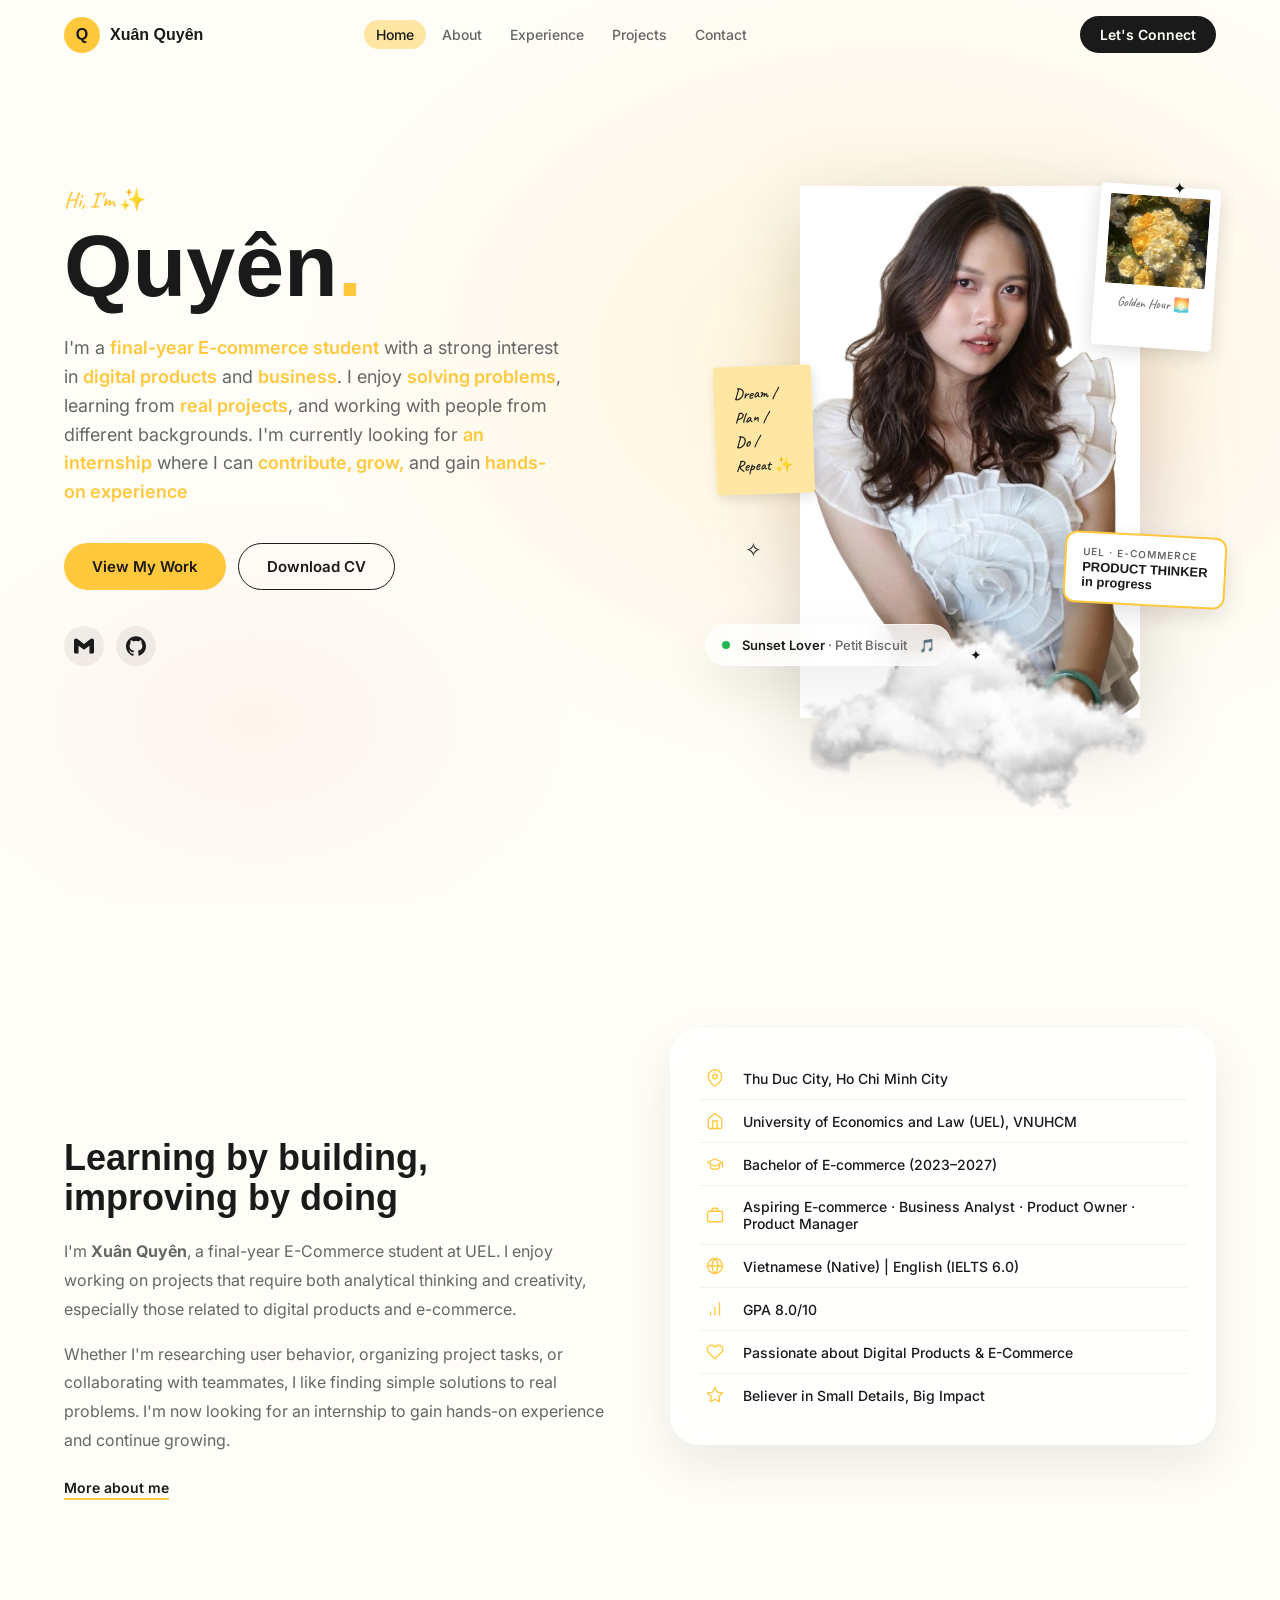
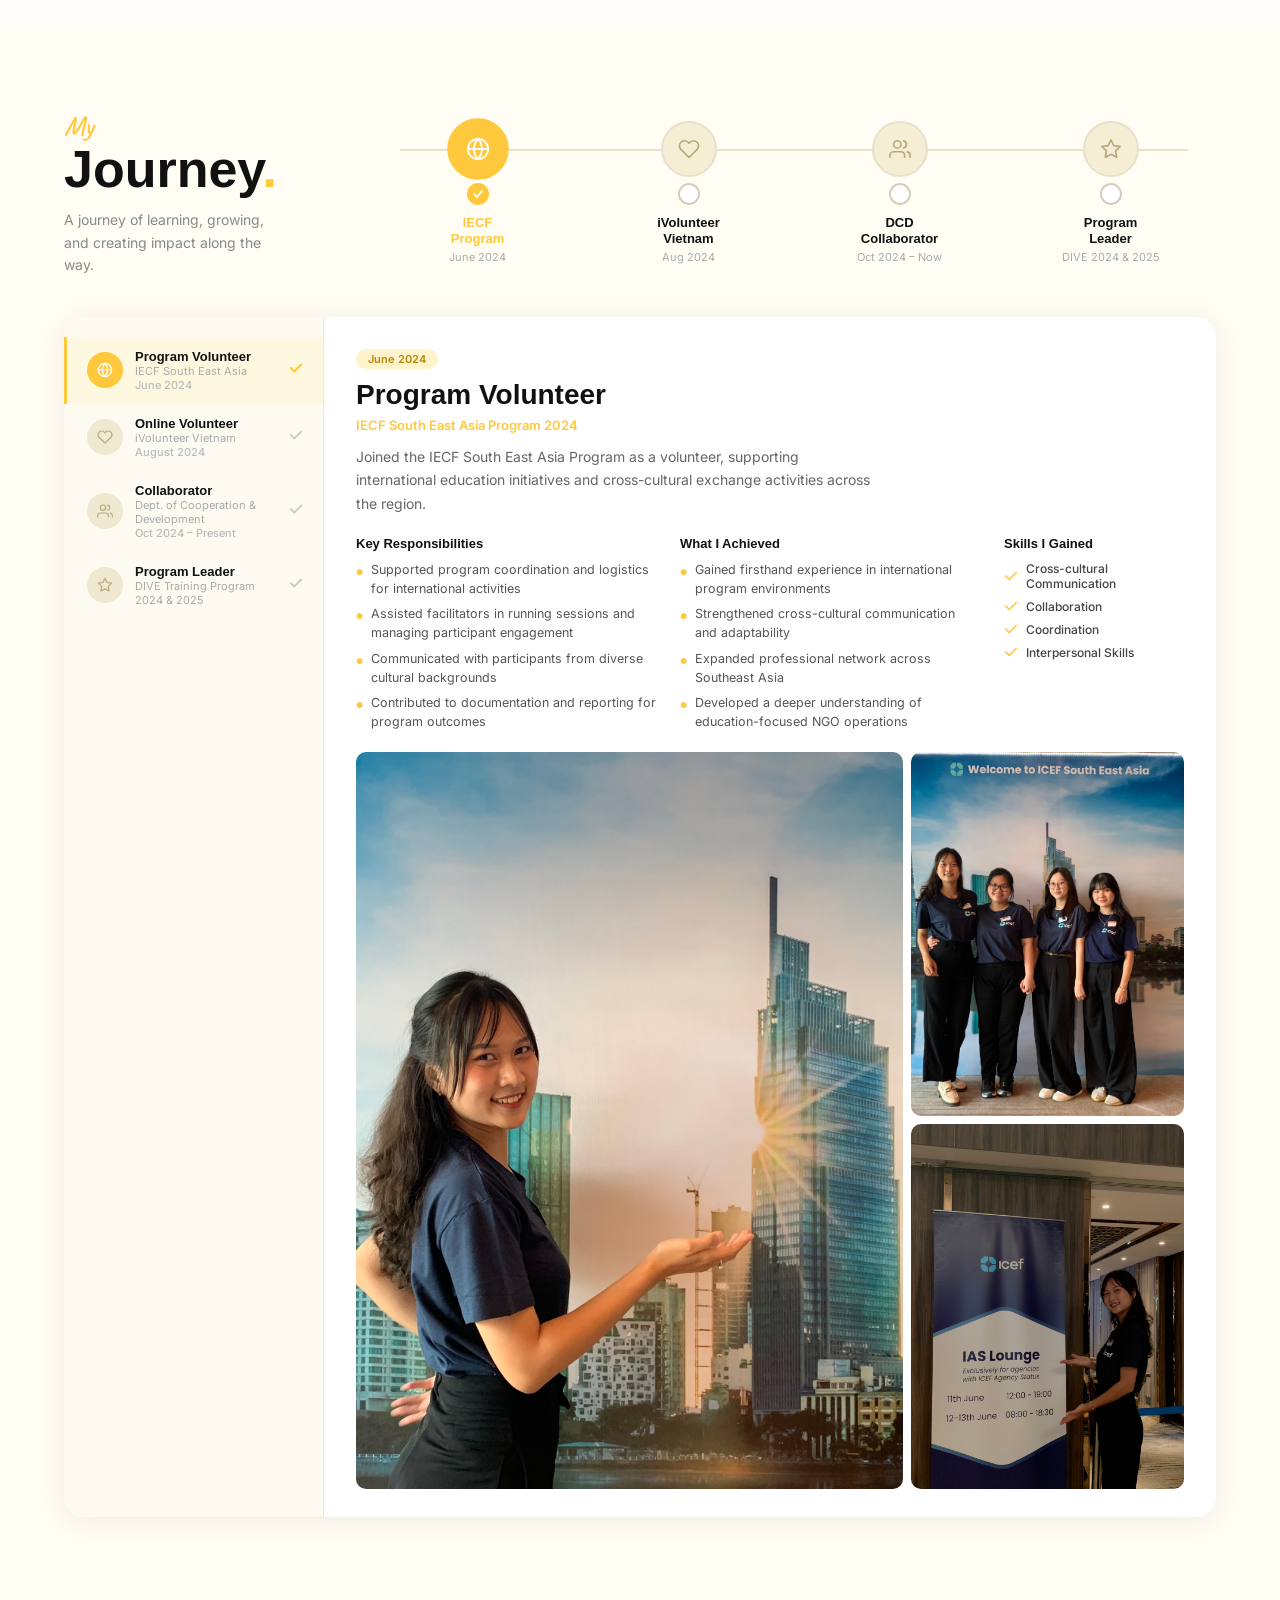
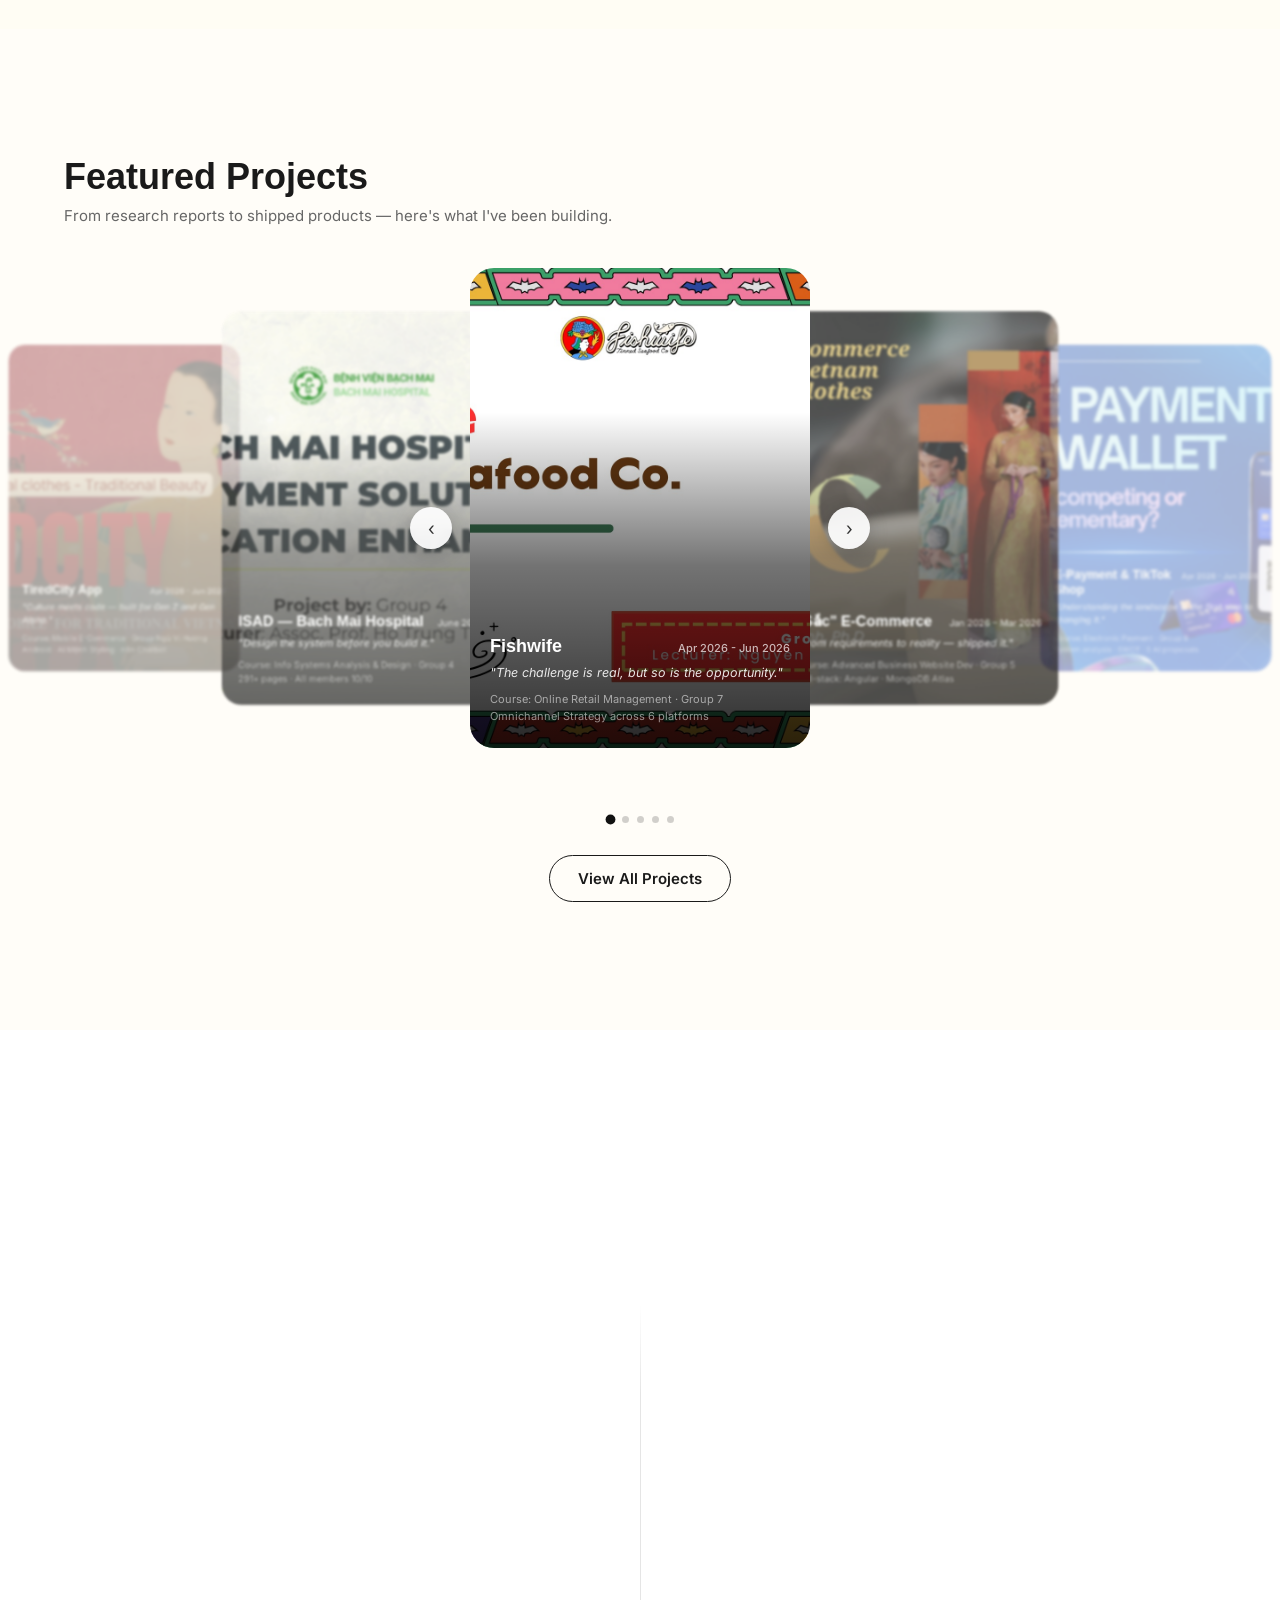
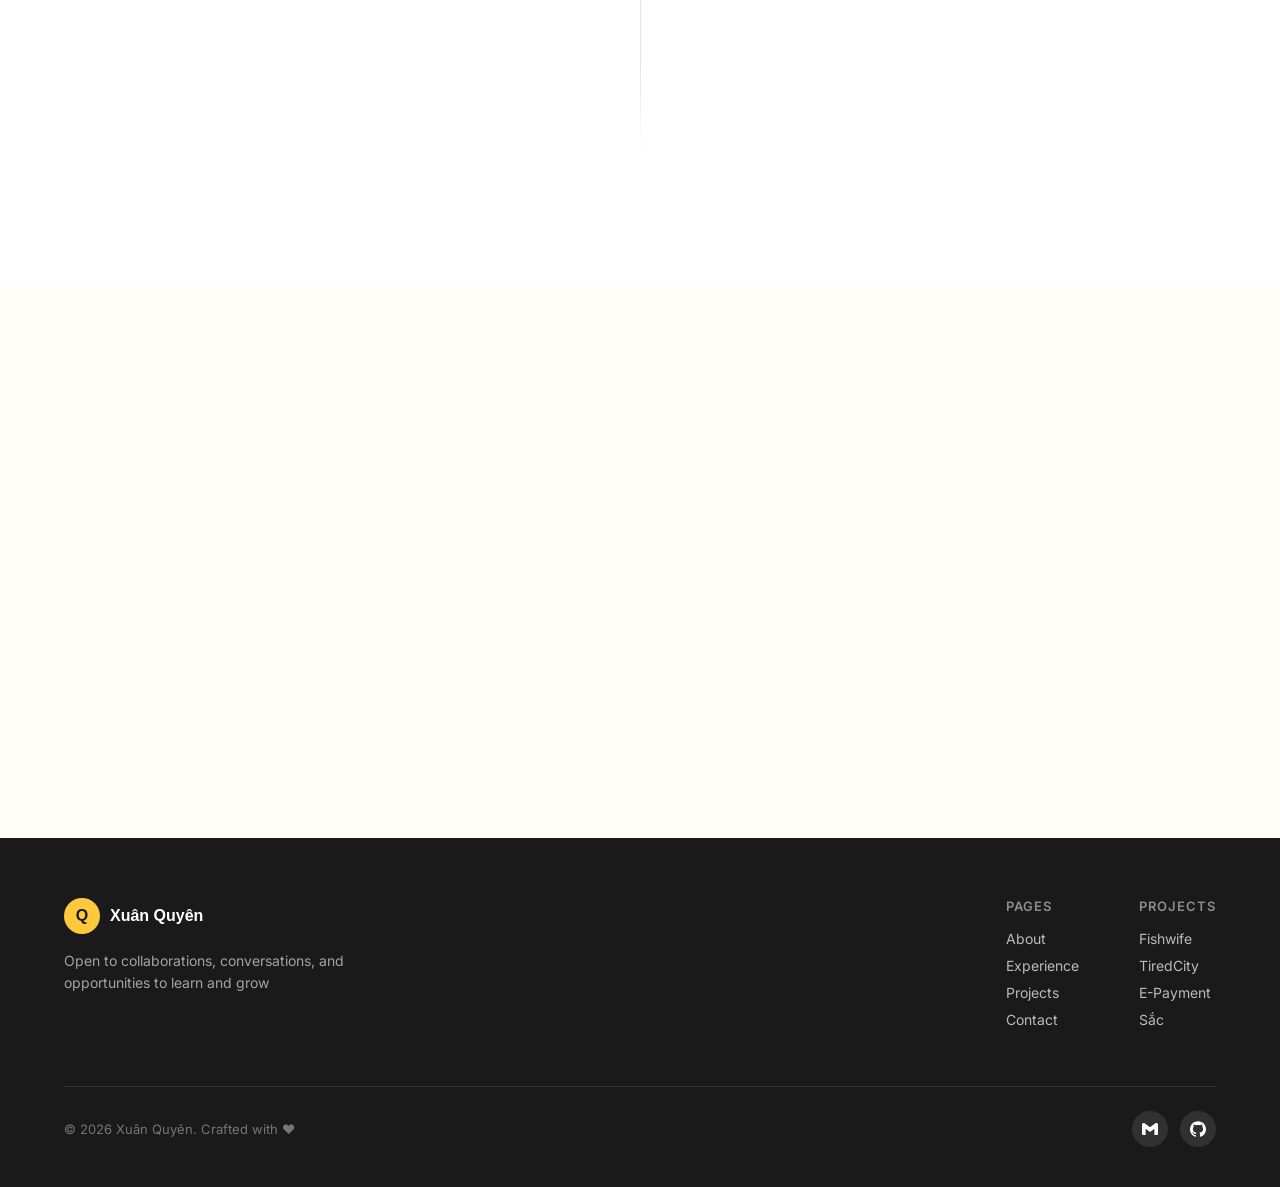
==== index.html @ f9e73ec3 "Portfolio — Xuân Quyên (clean history)" ====
<!DOCTYPE html>
<html lang="vi">
<head>
  <meta charset="UTF-8">
  <meta name="viewport" content="width=device-width, initial-scale=1.0">
  <title>Quyen</title>
  <meta name="description" content="Portfolio of Xuân Quyên — E-Commerce & Product UX student at UEL, Ho Chi Minh City.">
  <meta property="og:title" content="Quyen — Product Thinker & UX">
  <meta property="og:image" content="assets/images/og-cover.jpg">
  <link href="https://api.fontshare.com/v2/css?f[]=clash-display@400,500,600,700&display=swap" rel="stylesheet">
  <link href="https://fonts.googleapis.com/css2?family=Inter:wght@400;500;600&family=Caveat:wght@400;600&display=swap" rel="stylesheet">
  <link rel="stylesheet" href="assets/css/tokens.css">
  <link rel="stylesheet" href="assets/css/global.css">
  <link rel="stylesheet" href="assets/css/components.css">
  <link rel="stylesheet" href="assets/css/animations.css">
  <style>
    /* ─── Hero ─── */
    .hero {
      min-height: 100vh;
      display: flex;
      align-items: center;
      padding-top: 80px;
      position: relative;
      overflow: hidden;
    }
    .hero::before {
      content: '';
      position: absolute;
      inset: 0;
      background: radial-gradient(ellipse 80% 80% at 70% 40%, rgba(255,200,61,.15) 0%, transparent 60%),
                  radial-gradient(ellipse 50% 50% at 20% 80%, rgba(253,183,168,.12) 0%, transparent 50%);
      pointer-events: none;
    }
    .hero-inner {
      display: grid;
      grid-template-columns: 55fr 45fr;
      gap: 60px;
      align-items: center;
      width: var(--container);
      margin-inline: auto;
      position: relative;
    }
    .hero-hi {
      font: 600 22px 'Caveat', cursive;
      color: var(--c-primary);
      margin-bottom: 8px;
      display: block;
    }
    .hero-name {
      font: 700 var(--fs-hero) 'Clash Display', sans-serif;
      line-height: 1;
      margin-bottom: 24px;
    }
    .hero-name span { color: var(--c-primary); }
    .hero-sub {
      font: 400 18px/1.6 'Inter', sans-serif;
      color: var(--c-text-muted);
      max-width: 500px;
      margin-bottom: 36px;
    }
    .hero-sub strong { color: var(--c-primary); font-weight: 600; }
    .hero-actions { display: flex; gap: 12px; flex-wrap: wrap; margin-bottom: 36px; }

    /* ─── Hero Collage ─── */
    .hero-collage {
      position: relative;
      min-height: 520px;
    }
    .hero-blob {
      position: absolute;
      width: 320px; height: 320px;
      top: 50%; left: 50%;
      transform: translate(-50%, -50%);
    }
    .hero-avatar {
      position: absolute;
      top: 20px;
      left: 0; right: 0;
      display: flex;
      justify-content: center;
      z-index: 2;
    }
    .avatar-placeholder {
      width: 260px; height: 300px;
      border-radius: 50% 50% 50% 50% / 60% 60% 40% 40%;
      background: linear-gradient(135deg, #FFE7A3, #FDB7A8);
      box-shadow: 0 20px 60px rgba(253,183,168,.4);
      display: grid;
      place-items: center;
      font-size: 80px;
    }
    .hero-polaroid {
      position: absolute;
      top: 20px; right: 0;
      z-index: 3;
    }
    .hero-polaroid .polaroid {
      width: 120px;
    }
    .hero-polaroid .polaroid-img {
      width: 100%; height: 90px;
      background: linear-gradient(135deg, #BDE7FF, #E7C3FF);
      border-radius: 2px;
    }
    .hero-sticky {
      position: absolute;
      left: -10px; top: 200px;
      z-index: 4;
      max-width: 160px;
    }
    .hero-badge {
      position: absolute;
      bottom: 80px; right: -10px;
      z-index: 3;
      background: #fff;
      border-radius: var(--r-sm);
      padding: 12px 16px;
      box-shadow: 0 8px 24px rgba(0,0,0,.12);
      transform: rotate(3deg);
      border: 2px solid var(--c-primary);
    }
    .hero-badge-label {
      font: 600 10px 'Inter', sans-serif;
      text-transform: uppercase;
      letter-spacing: .1em;
      color: var(--c-text-muted);
    }
    .hero-badge-title {
      font: 700 13px 'Clash Display', sans-serif;
      color: var(--c-text);
      margin-top: 2px;
    }
    .hero-heart {
      position: absolute;
      top: 30px; left: 50%;
      font-size: 24px;
      z-index: 4;
    }
    .hero-sparkle-1 { position: absolute; top: 10px; right: 30px; z-index: 4; font-size: 16px; }
    .hero-sparkle-2 { position: absolute; bottom: 120px; left: 20px; z-index: 4; font-size: 20px; }
    .hero-sparkle-3 { position: absolute; bottom: 20px; left: 50%; z-index: 4; font-size: 14px; }
    .hero-music {
      position: absolute;
      bottom: 20px; left: -20px;
      z-index: 4;
    }

    /* ─── Stats ─── */
    .stats-grid {
      display: grid;
      grid-template-columns: repeat(4, 1fr);
      gap: 20px;
    }

    /* ─── About Preview ─── */
    .about-preview-inner {
      display: grid;
      grid-template-columns: 1fr 1fr;
      gap: 60px;
      align-items: start;
    }
    .about-preview-text h2 { margin-bottom: 20px; }
    .about-preview-text p {
      font: 400 16px 'Inter', sans-serif;
      color: var(--c-text-muted);
      line-height: 1.8;
      margin-bottom: 16px;
    }
    .about-preview-link {
      display: inline-flex;
      align-items: center;
      gap: 6px;
      font: 600 14px 'Inter', sans-serif;
      color: var(--c-text);
      margin-top: 8px;
      border-bottom: 2px solid var(--c-primary);
      padding-bottom: 2px;
      transition: gap .2s;
    }
    .about-preview-link:hover { gap: 10px; }

    /* ─── Featured Projects Carousel ─── */
    .feat-carousel-wrap {
      position: relative;
      width: 100%;
      height: 520px;
      perspective: 1200px;
      overflow: visible;
    }
    .feat-carousel-track {
      position: relative;
      width: 100%;
      height: 100%;
      transform-style: preserve-3d;
    }
    .feat-card {
      position: absolute;
      top: 0;
      width: 340px;
      height: 480px;
      left: 50%;
      margin-left: -170px;
      border-radius: 24px;
      overflow: hidden;
      cursor: pointer;
      text-decoration: none;
      color: #fff;
      transition: transform .55s cubic-bezier(.23,1,.32,1), opacity .55s, filter .55s;
      transform-origin: center center;
      will-change: transform, opacity, filter;
    }
    /* image fills the card */
    .feat-card-img {
      position: absolute;
      inset: 0;
      overflow: hidden;
    }
    .feat-card-img img,
    .feat-card-img-inner {
      width: 100%; height: 100%;
      object-fit: cover;
      display: block;
      transition: transform .55s cubic-bezier(.23,1,.32,1);
    }
    .feat-card-img-inner {
      display: flex;
      align-items: center;
      justify-content: center;
      font-size: 100px;
    }
    /* gradient overlay */
    .feat-card-overlay {
      position: absolute;
      inset: 0;
      background: linear-gradient(to bottom,
        rgba(0,0,0,0) 30%,
        rgba(0,0,0,.55) 62%,
        rgba(0,0,0,.82) 100%);
      z-index: 2;
    }
    /* top controls */
    .feat-card-top {
      position: absolute;
      top: 14px; left: 14px; right: 14px;
      display: flex;
      align-items: center;
      justify-content: space-between;
      z-index: 5;
      opacity: 0;
      transition: opacity .3s;
    }
    .feat-card.is-active .feat-card-top { opacity: 1; }
    .feat-card-top-btn {
      display: flex;
      align-items: center;
      gap: 6px;
      background: rgba(255,255,255,.18);
      backdrop-filter: blur(10px);
      -webkit-backdrop-filter: blur(10px);
      border: 1px solid rgba(255,255,255,.28);
      color: #fff;
      border-radius: 20px;
      padding: 6px 14px;
      font: 500 12px 'Inter', sans-serif;
      cursor: pointer;
      text-decoration: none;
    }
    .feat-card-top-icon {
      width: 30px; height: 30px;
      border-radius: 50%;
      background: rgba(255,255,255,.18);
      backdrop-filter: blur(10px);
      -webkit-backdrop-filter: blur(10px);
      border: 1px solid rgba(255,255,255,.28);
      color: #fff;
      display: grid;
      place-items: center;
      font-size: 13px;
      cursor: pointer;
    }
    /* bottom text */
    .feat-card-body {
      position: absolute;
      bottom: 0; left: 0; right: 0;
      z-index: 3;
      padding: 20px 20px 22px;
    }
    .feat-card-row1 {
      display: flex;
      align-items: baseline;
      justify-content: space-between;
      margin-bottom: 6px;
    }
    .feat-card-title {
      font: 700 18px 'Clash Display', sans-serif;
      color: #fff;
      line-height: 1.2;
    }
    .feat-card-date {
      font: 500 11px 'Inter', sans-serif;
      color: rgba(255,255,255,.7);
      white-space: nowrap;
      margin-left: 10px;
    }
    .feat-card-quote {
      font: 400 italic 12.5px 'Inter', sans-serif;
      color: rgba(255,255,255,.88);
      line-height: 1.5;
      margin-bottom: 8px;
      display: -webkit-box;
      -webkit-line-clamp: 2;
      -webkit-box-orient: vertical;
      overflow: hidden;
    }
    .feat-card-meta {
      font: 400 11px 'Inter', sans-serif;
      color: rgba(255,255,255,.55);
      line-height: 1.6;
    }
    /* carousel nav arrows */
    .feat-carousel-nav {
      position: absolute;
      top: 50%;
      transform: translateY(-50%);
      width: 42px; height: 42px;
      border-radius: 50%;
      background: rgba(255,255,255,.92);
      backdrop-filter: blur(8px);
      border: none;
      cursor: pointer;
      display: grid;
      place-items: center;
      font-size: 18px;
      color: #333;
      z-index: 20;
      box-shadow: 0 4px 20px rgba(0,0,0,.18);
      transition: background .2s, transform .2s;
    }
    .feat-carousel-nav:hover { background: #fff; transform: translateY(-50%) scale(1.1); }
    .feat-carousel-prev { left: calc(50% - 230px); }
    .feat-carousel-next { right: calc(50% - 230px); }
    /* dots */
    .feat-carousel-dots {
      display: flex;
      justify-content: center;
      gap: 8px;
      margin-top: 28px;
    }
    .feat-carousel-dot {
      width: 7px; height: 7px;
      border-radius: 50%;
      background: rgba(0,0,0,.18);
      cursor: pointer;
      transition: background .25s, transform .25s;
    }
    .feat-carousel-dot.is-active {
      background: #111;
      transform: scale(1.4);
    }
    @media (max-width: 700px) {
      .feat-carousel-wrap { height: 420px; }
      .feat-card { width: 280px; height: 400px; }
      .feat-carousel-prev { left: 4px; }
      .feat-carousel-next { right: 4px; }
    }

    /* ─── Skills ─── */
    .skills-inner {
      display: grid;
      grid-template-columns: 1fr 1fr;
      gap: 60px;
      align-items: start;
    }
    .skills-left h2 { margin-bottom: 8px; }
    .skills-left p { color: var(--c-text-muted); font-size: 15px; max-width: 380px; }
    .skills-right { margin-top: 8px; }

    /* ─── Tools ─── */
    .tools-grid {
      display: grid;
      grid-template-columns: repeat(auto-fill, minmax(120px, 1fr));
      gap: 16px;
      margin-top: 40px;
    }

    /* ─── Fun Facts ─── */
    .fun-grid {
      display: grid;
      grid-template-columns: repeat(4, 1fr);
      gap: 20px;
      margin-top: 40px;
    }

    /* ─── Contact CTA ─── */
    .contact-cta-inner {
      text-align: center;
      max-width: 640px;
      margin-inline: auto;
    }
    .contact-cta-inner h2 { margin-bottom: 16px; }
    .contact-cta-inner p { color: var(--c-text-muted); font-size: 16px; margin-bottom: 36px; }
    .contact-links {
      display: flex;
      justify-content: center;
      gap: 20px;
      flex-wrap: wrap;
      margin-top: 12px;
    }
    .contact-link-item {
      display: flex;
      align-items: center;
      gap: 8px;
      padding: 10px 20px;
      background: rgba(0,0,0,.04);
      border-radius: 999px;
      font: 500 14px 'Inter', sans-serif;
      transition: background .2s, transform .2s;
    }
    .contact-link-item:hover { background: var(--c-secondary); transform: translateY(-2px); }

    @media (max-width: 1024px) {
      .stats-grid { grid-template-columns: repeat(2, 1fr); }
      .fun-grid { grid-template-columns: repeat(2, 1fr); }
      .skills-inner { grid-template-columns: 1fr; }
    }
    @media (max-width: 768px) {
      .hero-inner { grid-template-columns: 1fr; }
      .hero-collage { min-height: 380px; margin-top: 40px; }
      .avatar-placeholder { width: 200px; height: 240px; font-size: 60px; }
      .about-preview-inner { grid-template-columns: 1fr; gap: 32px; }
      .projects-grid { grid-template-columns: 1fr; }
      .stats-grid { grid-template-columns: repeat(2, 1fr); }
      .fun-grid { grid-template-columns: 1fr 1fr; }
    }
    @media (max-width: 480px) {
      .fun-grid { grid-template-columns: 1fr; }
      .stats-grid { grid-template-columns: 1fr 1fr; }
    }
  </style>
</head>
<body>
  <!-- Navbar -->
  <nav class="navbar" role="navigation" aria-label="Main">
    <div class="navbar-inner">
      <a href="index.html" class="navbar-logo">
        <div class="logo-circle">Q</div>
        <span>Xuân Quyên</span>
      </a>
      <ul class="navbar-nav">
        <li><a href="index.html">Home</a></li>
        <li><a href="#about">About</a></li>
        <li><a href="#journey">Experience</a></li>
        <li><a href="#projects">Projects</a></li>
        <li><a href="contact.html">Contact</a></li>
      </ul>
      <a href="contact.html" class="navbar-nav"><a href="contact.html" class="navbar-cta">Let's Connect</a></a>
      <button class="hamburger" aria-label="Toggle menu">
        <span></span><span></span><span></span>
      </button>
    </div>
  </nav>
  <div class="mobile-menu">
    <a href="index.html">Home</a>
    <a href="#about">About</a>
    <a href="#journey">Experience</a>
    <a href="#projects">Projects</a>
    <a href="contact.html">Contact</a>
    <a href="contact.html" style="margin-top:8px;background:var(--c-primary);color:#1A1A1A;font-weight:600;text-align:center;border-radius:999px;">Let's Connect</a>
  </div>

  <!-- Hero -->
  <section class="hero">
    <div class="hero-inner">
      <div class="hero-left">
        <span class="hero-hi animate-slideDown">Hi, I'm ✨</span>
        <h1 class="hero-name">Quyên<span>.</span></h1>
        <p class="hero-sub">I'm a <strong>final-year E-commerce student</strong> with a strong interest in <strong>digital products</strong> and <strong>business</strong>. I enjoy <strong>solving problems</strong>, learning from <strong>real projects</strong>, and working with people from different backgrounds. I'm currently looking for <strong>an internship</strong> where I can <strong>contribute, grow,</strong> and gain <strong>hands-on experience</strong></p>
        <div class="hero-actions">
          <a href="#projects" class="btn-primary">View My Work</a>
          <a href="assets/document/Xuan Quyen_CV.pdf" class="btn-secondary" download>Download CV</a>
        </div>
        <div class="social-links">
          <a href="mailto:quyenhnx234112e@st.uel.edu.vn" class="social-icon" aria-label="Email"><svg width="20" height="20" viewBox="0 0 24 24" fill="currentColor"><path d="M24 5.457v13.909c0 .904-.732 1.636-1.636 1.636h-3.819V11.73L12 16.64l-6.545-4.91v9.273H1.636A1.636 1.636 0 010 19.366V5.457c0-2.023 2.309-3.178 3.927-1.964L5.455 4.64 12 9.548l6.545-4.91 1.528-1.145C21.69 2.28 24 3.434 24 5.457z"/></svg></a>
          <a href="https://github.com/SunHuyn-3325" class="social-icon" aria-label="GitHub" target="_blank" rel="noopener"><svg width="20" height="20" viewBox="0 0 24 24" fill="currentColor"><path d="M12 .297c-6.63 0-12 5.373-12 12 0 5.303 3.438 9.8 8.205 11.385.6.113.82-.258.82-.577 0-.285-.01-1.04-.015-2.04-3.338.724-4.042-1.61-4.042-1.61C4.422 18.07 3.633 17.7 3.633 17.7c-1.087-.744.084-.729.084-.729 1.205.084 1.838 1.236 1.838 1.236 1.07 1.835 2.809 1.305 3.495.998.108-.776.417-1.305.76-1.605-2.665-.3-5.466-1.332-5.466-5.93 0-1.31.465-2.38 1.235-3.22-.135-.303-.54-1.523.105-3.176 0 0 1.005-.322 3.3 1.23.96-.267 1.98-.399 3-.405 1.02.006 2.04.138 3 .405 2.28-1.552 3.285-1.23 3.285-1.23.645 1.653.24 2.873.12 3.176.765.84 1.23 1.91 1.23 3.22 0 4.61-2.805 5.625-5.475 5.92.42.36.81 1.096.81 2.22 0 1.606-.015 2.896-.015 3.286 0 .315.21.69.825.57C20.565 22.092 24 17.592 24 12.297c0-6.627-5.373-12-12-12"/></svg></a>
        </div>
      </div>
      <div class="hero-collage">
        <!-- Gradient blob -->
        <div class="hero-blob animate-aurora" style="background:var(--g-hero);"></div>
        <!-- Avatar + Cloud layered together -->
        <div class="hero-avatar">
          <div style="position:relative;display:inline-block;">
            <img src="assets/images/quyen.jpg" alt="Xuân Quyên" style="width:100%;max-width:340px;height:auto;object-fit:contain;display:block;filter:drop-shadow(0 20px 40px rgba(0,0,0,.15));">
            <!-- Cloud covers the bottom crop line -->
            <div style="position:absolute;bottom:-195px;left:-30px;right:-30px;z-index:1;pointer-events:none;">
              <img src="assets/images/cloud.png" alt="" style="width:100%;display:block;">
            </div>
          </div>
        </div>
        <!-- Polaroid -->
        <div class="hero-polaroid">
          <div class="polaroid" style="transform:rotate(4deg)">
            <img src="assets/images/rose.jpg" alt="Rose" style="width:100%;height:90px;object-fit:cover;border-radius:2px;">
            <p class="polaroid-caption">Golden Hour 🌅</p>
          </div>
        </div>
        <!-- Sticky note -->
        <div class="hero-sticky animate-wiggle">
          <div class="sticky" style="font-size:15px;line-height:1.6">Dream /<br>Plan /<br>Do /<br>Repeat ✨</div>
        </div>
        <!-- Student badge -->
        <div class="hero-badge">
          <div class="hero-badge-label">UEL · E-Commerce</div>
          <div class="hero-badge-title">PRODUCT THINKER<br>in progress</div>
        </div>
        <!-- Sparkles -->
        <div class="hero-sparkle-1 animate-pulse" aria-hidden="true">✦</div>
        <div class="hero-sparkle-2 animate-pulse" style="animation-delay:.5s" aria-hidden="true">✧</div>
        <div class="hero-sparkle-3 animate-pulse" style="animation-delay:1s" aria-hidden="true">✦</div>
        <!-- Music card -->
        <div class="hero-music">
          <div class="glass-card music-card">
            <div class="music-dot"></div>
            <div class="music-text">
              <strong>Sunset Lover</strong> · Petit Biscuit
            </div>
            <span>🎵</span>
          </div>
        </div>
      </div>
    </div>
  </section>

  <!-- About Preview -->
  <section id="about">
    <div class="container">
      <div class="about-preview-inner">
        <div class="about-preview-text reveal" style="padding-top:110px;">
          <h2>Learning by building, improving by doing</h2>
          <p>I'm <strong>Xuân Quyên</strong>, a final-year E-Commerce student at UEL. I enjoy working on projects that require both analytical thinking and creativity, especially those related to digital products and e-commerce.</p>
          <p>Whether I'm researching user behavior, organizing project tasks, or collaborating with teammates, I like finding simple solutions to real problems. I'm now looking for an internship to gain hands-on experience and continue growing.</p>
          <a href="#about" class="about-preview-link">More about me</a>
        </div>
        <div class="reveal reveal-delay-2">
          <div class="glass-card" style="padding:28px">
            <div class="about-info-item">
              <span class="about-info-icon"><svg viewBox="0 0 24 24"><path d="M21 10c0 7-9 13-9 13s-9-6-9-13a9 9 0 0 1 18 0z"/><circle cx="12" cy="10" r="3"/></svg></span>
              <span class="about-info-text">Thu Duc City, Ho Chi Minh City</span>
            </div>
            <div class="about-info-item">
              <span class="about-info-icon"><svg viewBox="0 0 24 24"><path d="M3 9l9-7 9 7v11a2 2 0 0 1-2 2H5a2 2 0 0 1-2-2z"/><polyline points="9 22 9 12 15 12 15 22"/></svg></span>
              <span class="about-info-text">University of Economics and Law (UEL), VNUHCM</span>
            </div>
            <div class="about-info-item">
              <span class="about-info-icon"><svg viewBox="0 0 24 24"><path d="M22 10v6M2 10l10-5 10 5-10 5z"/><path d="M6 12v5c3 3 9 3 12 0v-5"/></svg></span>
              <span class="about-info-text">Bachelor of E-commerce (2023–2027)</span>
            </div>
            <div class="about-info-item">
              <span class="about-info-icon"><svg viewBox="0 0 24 24"><rect x="2" y="7" width="20" height="14" rx="2"/><path d="M16 7V5a2 2 0 0 0-2-2h-4a2 2 0 0 0-2 2v2"/></svg></span>
              <span class="about-info-text">Aspiring E-commerce · Business Analyst · Product Owner · Product Manager</span>
            </div>
            <div class="about-info-item">
              <span class="about-info-icon"><svg viewBox="0 0 24 24"><circle cx="12" cy="12" r="10"/><path d="M2 12h20M12 2a15.3 15.3 0 0 1 4 10 15.3 15.3 0 0 1-4 10 15.3 15.3 0 0 1-4-10 15.3 15.3 0 0 1 4-10z"/></svg></span>
              <span class="about-info-text">Vietnamese (Native) | English (IELTS 6.0)</span>
            </div>
            <div class="about-info-item">
              <span class="about-info-icon"><svg viewBox="0 0 24 24"><line x1="12" y1="20" x2="12" y2="10"/><line x1="18" y1="20" x2="18" y2="4"/><line x1="6" y1="20" x2="6" y2="16"/></svg></span>
              <span class="about-info-text">GPA 8.0/10</span>
            </div>
            <div class="about-info-item">
              <span class="about-info-icon"><svg viewBox="0 0 24 24"><path d="M20.84 4.61a5.5 5.5 0 0 0-7.78 0L12 5.67l-1.06-1.06a5.5 5.5 0 0 0-7.78 7.78l1.06 1.06L12 21.23l7.78-7.78 1.06-1.06a5.5 5.5 0 0 0 0-7.78z"/></svg></span>
              <span class="about-info-text">Passionate about Digital Products &amp; E-Commerce</span>
            </div>
            <div class="about-info-item">
              <span class="about-info-icon"><svg viewBox="0 0 24 24"><polygon points="12 2 15.09 8.26 22 9.27 17 14.14 18.18 21.02 12 17.77 5.82 21.02 7 14.14 2 9.27 8.91 8.26 12 2"/></svg></span>
              <span class="about-info-text">Believer in Small Details, Big Impact</span>
            </div>
          </div>
        </div>
      </div>
    </div>
  </section>

  <!-- My Journey — Interactive -->
  <section id="journey" class="journey-section">
    <style>
    .journey-section { background: #FFFDF4; padding: 80px 0; }
    .journey-header { display: grid; grid-template-columns: 260px 1fr; gap: 48px; align-items: center; margin-bottom: 40px; }
    .journey-heading { line-height: 1; }
    .journey-heading .cursive { font: 600 28px 'Caveat', cursive; color: #FFC83D; display: block; margin-bottom: -4px; }
    .journey-heading .big { font: 700 52px 'Clash Display', sans-serif; color: #111; }
    .journey-heading .big span { color: #FFC83D; }
    .journey-heading p { font: 400 14px/1.6 'Inter', sans-serif; color: #888; margin-top: 10px; max-width: 220px; }

    /* Top step bar */
    .journey-steps { display: flex; align-items: flex-start; gap: 0; position: relative; }
    .journey-steps::before {
      content: '';
      position: absolute;
      top: 28px; left: 28px; right: 28px;
      height: 2px;
      background: #E8E0CC;
      z-index: 0;
    }
    .jstep {
      flex: 1;
      display: flex;
      flex-direction: column;
      align-items: center;
      cursor: pointer;
      position: relative;
      z-index: 1;
      gap: 10px;
      padding: 0 4px;
    }
    .jstep-icon {
      width: 56px; height: 56px;
      border-radius: 50%;
      background: #F5EDD4;
      border: 2px solid #E8E0CC;
      display: flex; align-items: center; justify-content: center;
      color: #B8A97A;
      transition: background .25s, border-color .25s, transform .25s, color .25s;
    }
    .jstep-icon svg { width: 22px; height: 22px; stroke: currentColor; fill: none; stroke-width: 1.8; stroke-linecap: round; stroke-linejoin: round; }
    .jstep.is-active .jstep-icon,
    .jstep:hover .jstep-icon {
      background: #FFC83D;
      border-color: #FFC83D;
      color: #fff;
      transform: scale(1.1);
    }
    .jstep-dot {
      width: 22px; height: 22px;
      border-radius: 50%;
      background: #fff;
      border: 2px solid #D6CEBC;
      display: flex; align-items: center; justify-content: center;
      margin-top: -4px;
      transition: background .25s, border-color .25s;
    }
    .jstep.is-active .jstep-dot { background: #FFC83D; border-color: #FFC83D; }
    .jstep-dot svg { display: none; }
    .jstep.is-active .jstep-dot svg { display: block; }
    .jstep-label { text-align: center; }
    .jstep-title { font: 600 13px 'Clash Display', sans-serif; color: #111; line-height: 1.3; }
    .jstep.is-active .jstep-title { color: #FFC83D; }
    .jstep-sub { font: 400 11px 'Inter', sans-serif; color: #AAA; margin-top: 2px; }

    /* Detail panel */
    .journey-panel {
      background: #fff;
      border-radius: 20px;
      box-shadow: 0 4px 32px rgba(0,0,0,.07);
      display: grid;
      grid-template-columns: 260px 1fr;
      min-height: 340px;
      overflow: hidden;
      margin-top: 20px;
    }
    /* Sidebar */
    .jpanel-sidebar { background: #FDFAF2; border-right: 1px solid #F0E8D0; padding: 20px 0; }
    .jsidebar-item {
      display: flex; align-items: center; gap: 12px;
      padding: 12px 20px;
      cursor: pointer;
      transition: background .2s;
      border-left: 3px solid transparent;
    }
    .jsidebar-item.is-active { background: #FFF8E0; border-left-color: #FFC83D; }
    .jsidebar-icon {
      width: 36px; height: 36px;
      border-radius: 50%;
      background: #F0E8D0;
      display: flex; align-items: center; justify-content: center;
      flex-shrink: 0;
      color: #B8A97A;
      transition: background .2s, color .2s;
    }
    .jsidebar-icon svg { width: 16px; height: 16px; stroke: currentColor; fill: none; stroke-width: 1.8; stroke-linecap: round; stroke-linejoin: round; }
    .jsidebar-item.is-active .jsidebar-icon { background: #FFC83D; color: #fff; }
    .jsidebar-text { flex: 1; min-width: 0; }
    .jsidebar-name { font: 600 13px 'Clash Display', sans-serif; color: #111; }
    .jsidebar-org { font: 400 11px 'Inter', sans-serif; color: #AAA; }
    .jsidebar-year { font: 500 11px 'Inter', sans-serif; color: #BBB; }
    .jsidebar-check { color: #CCC; font-size: 14px; flex-shrink: 0; }
    .jsidebar-item.is-active .jsidebar-check { color: #FFC83D; }

    /* Main content */
    .jpanel-main { padding: 28px 32px; }
    .jpanel-year { display: inline-block; background: #FFF3CC; color: #B8860B; font: 600 11px 'Inter', sans-serif; border-radius: 20px; padding: 3px 12px; margin-bottom: 10px; }
    .jpanel-title { font: 700 28px 'Clash Display', sans-serif; color: #111; margin-bottom: 6px; }
    .jpanel-org { display: flex; align-items: center; gap: 6px; color: #FFC83D; font: 600 13px 'Inter', sans-serif; margin-bottom: 12px; }
    .jpanel-desc { font: 400 14px/1.7 'Inter', sans-serif; color: #666; margin-bottom: 20px; max-width: 520px; }
    .jpanel-cols { display: grid; grid-template-columns: 1fr 1fr 180px; gap: 24px; }
    .jpanel-col-title { font: 600 13px 'Clash Display', sans-serif; color: #111; margin-bottom: 10px; }
    .jpanel-list { list-style: none; padding: 0; margin: 0; display: flex; flex-direction: column; gap: 7px; }
    .jpanel-list li { display: flex; align-items: flex-start; gap: 8px; font: 400 12.5px 'Inter', sans-serif; color: #555; line-height: 1.5; }
    .jpanel-list li::before { content: '●'; color: #FFC83D; font-size: 8px; margin-top: 5px; flex-shrink: 0; }
    .jpanel-skills { display: flex; flex-direction: column; gap: 8px; }
    .jpanel-skill { display: flex; align-items: center; gap: 8px; font: 500 12px 'Inter', sans-serif; color: #444; }
    .jpanel-skill-icon { display: flex; align-items: center; color: #FFC83D; flex-shrink: 0; }
    .jpanel-photos { display: grid; gap: 8px; margin-top: 20px; }
    .jpanel-photos.count-1 { grid-template-columns: 1fr; }
    .jpanel-photos.count-2 { grid-template-columns: 1fr 1fr; }
    .jpanel-photos.count-3 { grid-template-columns: 2fr 1fr; grid-template-rows: 1fr 1fr; }
    .jpanel-photos.count-3 .jpanel-photo:first-child { grid-row: 1 / 3; }
    .jpanel-photos.count-4 { grid-template-columns: 1fr 1fr; grid-template-rows: 160px 120px; }
    .jpanel-photos.count-5 { grid-template-columns: 1fr 1fr 1fr; grid-template-rows: 130px 110px; }
    .jpanel-photos.count-5 .jpanel-photo:first-child { grid-column: 1 / 3; }
    .jpanel-photo { border-radius: 10px; overflow: hidden; cursor: pointer; min-height: 100px; }
    .jpanel-photo img { width: 100%; height: 100%; object-fit: cover; display: block; transition: transform .35s ease, filter .35s ease; }
    .jpanel-photo:hover img { transform: scale(1.07); filter: brightness(0.9); }

    /* Lightbox */
    .jlightbox { display: none; position: fixed; inset: 0; z-index: 9999; background: rgba(0,0,0,.85); backdrop-filter: blur(6px); align-items: center; justify-content: center; }
    .jlightbox.open { display: flex; }
    .jlightbox-inner { position: relative; max-width: 90vw; max-height: 88vh; }
    .jlightbox-inner img { display: block; max-width: 90vw; max-height: 85vh; border-radius: 12px; object-fit: contain; box-shadow: 0 24px 80px rgba(0,0,0,.5); }
    .jlightbox-close { position: absolute; top: -16px; right: -16px; width: 36px; height: 36px; border-radius: 50%; background: #fff; border: none; cursor: pointer; font-size: 18px; display: flex; align-items: center; justify-content: center; color: #111; box-shadow: 0 4px 12px rgba(0,0,0,.2); transition: background .2s; }
    .jlightbox-close:hover { background: #f0f0f0; }
    .jlightbox-nav { position: absolute; top: 50%; transform: translateY(-50%); width: 40px; height: 40px; border-radius: 50%; background: rgba(255,255,255,.15); border: none; cursor: pointer; font-size: 22px; color: #fff; display: flex; align-items: center; justify-content: center; transition: background .2s; }
    .jlightbox-nav:hover { background: rgba(255,255,255,.3); }
    .jlightbox-prev { left: -56px; }
    .jlightbox-next { right: -56px; }
    .jlightbox-counter { position: absolute; bottom: -32px; left: 50%; transform: translateX(-50%); font: 400 12px 'Inter',sans-serif; color: rgba(255,255,255,.6); white-space: nowrap; }

    /* ─── Journey Responsive ─── */
    @media (max-width: 900px) {
      .journey-header { grid-template-columns: 1fr; gap: 24px; }
      .journey-heading .big { font-size: 40px; }
      .journey-panel { grid-template-columns: 1fr; }
      .jpanel-sidebar {
        border-right: none;
        border-bottom: 1px solid #F0E8D0;
        display: flex;
        overflow-x: auto;
        padding: 12px 8px;
        gap: 6px;
        -webkit-overflow-scrolling: touch;
        scrollbar-width: none;
      }
      .jpanel-sidebar::-webkit-scrollbar { display: none; }
      .jsidebar-item {
        flex-direction: column;
        align-items: center;
        text-align: center;
        min-width: 80px;
        padding: 10px 8px;
        border-left: none;
        border-bottom: 3px solid transparent;
        border-radius: 10px;
      }
      .jsidebar-item.is-active { border-bottom-color: #FFC83D; }
      .jsidebar-text { display: none; }
      .jsidebar-check { display: none; }
      .jpanel-main { padding: 20px 16px; }
      .jpanel-cols { grid-template-columns: 1fr; gap: 16px; }
      .jpanel-title { font-size: 22px; }
    }
    @media (max-width: 600px) {
      .journey-steps { overflow-x: auto; flex-wrap: nowrap; padding-bottom: 8px; -webkit-overflow-scrolling: touch; scrollbar-width: none; }
      .journey-steps::-webkit-scrollbar { display: none; }
      .journey-steps::before { display: none; }
      .jstep { min-width: 80px; }
      .jstep-title { font-size: 11px; }
      .jlightbox-prev { left: 8px; }
      .jlightbox-next { right: 8px; }
      .jlightbox-inner { max-width: 96vw; }
    }
    </style>

    <!-- Lightbox -->
    <div class="jlightbox" id="jLightbox">
      <div class="jlightbox-inner">
        <button class="jlightbox-close" id="jLbClose">✕</button>
        <button class="jlightbox-nav jlightbox-prev" id="jLbPrev">‹</button>
        <button class="jlightbox-nav jlightbox-next" id="jLbNext">›</button>
        <img id="jLbImg" src="" alt="">
        <div class="jlightbox-counter" id="jLbCounter"></div>
      </div>
    </div>

    <div class="container">
      <div class="journey-header">
        <div class="journey-heading">
          <span class="cursive">My</span>
          <div class="big">Journey<span>.</span></div>
          <p>A journey of learning, growing, and creating impact along the way.</p>
        </div>

        <!-- Top step bar -->
        <div class="journey-steps" id="journeySteps">
          <div class="jstep is-active" data-idx="0">
            <div class="jstep-icon"><svg viewBox="0 0 24 24"><circle cx="12" cy="12" r="10"/><path d="M2 12h20M12 2a15.3 15.3 0 0 1 4 10 15.3 15.3 0 0 1-4 10 15.3 15.3 0 0 1-4-10 15.3 15.3 0 0 1 4-10z"/></svg></div>
            <div class="jstep-dot"><svg width="10" height="8" viewBox="0 0 10 8"><polyline points="1,4 4,7 9,1" fill="none" stroke="#fff" stroke-width="1.8" stroke-linecap="round" stroke-linejoin="round"/></svg></div>
            <div class="jstep-label"><div class="jstep-title">IECF<br>Program</div><div class="jstep-sub">June 2024</div></div>
          </div>
          <div class="jstep" data-idx="1">
            <div class="jstep-icon"><svg viewBox="0 0 24 24"><path d="M20.84 4.61a5.5 5.5 0 0 0-7.78 0L12 5.67l-1.06-1.06a5.5 5.5 0 0 0-7.78 7.78l1.06 1.06L12 21.23l7.78-7.78 1.06-1.06a5.5 5.5 0 0 0 0-7.78z"/></svg></div>
            <div class="jstep-dot"><svg width="10" height="8" viewBox="0 0 10 8"><polyline points="1,4 4,7 9,1" fill="none" stroke="#fff" stroke-width="1.8" stroke-linecap="round" stroke-linejoin="round"/></svg></div>
            <div class="jstep-label"><div class="jstep-title">iVolunteer<br>Vietnam</div><div class="jstep-sub">Aug 2024</div></div>
          </div>
          <div class="jstep" data-idx="2">
            <div class="jstep-icon"><svg viewBox="0 0 24 24"><path d="M17 21v-2a4 4 0 0 0-4-4H5a4 4 0 0 0-4 4v2"/><circle cx="9" cy="7" r="4"/><path d="M23 21v-2a4 4 0 0 0-3-3.87"/><path d="M16 3.13a4 4 0 0 1 0 7.75"/></svg></div>
            <div class="jstep-dot"><svg width="10" height="8" viewBox="0 0 10 8"><polyline points="1,4 4,7 9,1" fill="none" stroke="#fff" stroke-width="1.8" stroke-linecap="round" stroke-linejoin="round"/></svg></div>
            <div class="jstep-label"><div class="jstep-title">DCD<br>Collaborator</div><div class="jstep-sub">Oct 2024 – Now</div></div>
          </div>
          <div class="jstep" data-idx="3">
            <div class="jstep-icon"><svg viewBox="0 0 24 24"><polygon points="12 2 15.09 8.26 22 9.27 17 14.14 18.18 21.02 12 17.77 5.82 21.02 7 14.14 2 9.27 8.91 8.26 12 2"/></svg></div>
            <div class="jstep-dot"><svg width="10" height="8" viewBox="0 0 10 8"><polyline points="1,4 4,7 9,1" fill="none" stroke="#fff" stroke-width="1.8" stroke-linecap="round" stroke-linejoin="round"/></svg></div>
            <div class="jstep-label"><div class="jstep-title">Program<br>Leader</div><div class="jstep-sub">DIVE 2024 &amp; 2025</div></div>
          </div>
        </div>
      </div>

      <!-- Panel -->
      <div class="journey-panel">
        <!-- Sidebar -->
        <div class="jpanel-sidebar" id="journeySidebar">
          <div class="jsidebar-item is-active" data-idx="0">
            <div class="jsidebar-icon"><svg viewBox="0 0 24 24"><circle cx="12" cy="12" r="10"/><path d="M2 12h20M12 2a15.3 15.3 0 0 1 4 10 15.3 15.3 0 0 1-4 10 15.3 15.3 0 0 1-4-10 15.3 15.3 0 0 1 4-10z"/></svg></div>
            <div class="jsidebar-text">
              <div class="jsidebar-name">Program Volunteer</div>
              <div class="jsidebar-org">IECF South East Asia</div>
              <div class="jsidebar-year">June 2024</div>
            </div>
            <div class="jsidebar-check"><svg viewBox="0 0 16 16" width="14" height="14" fill="none" stroke="currentColor" stroke-width="2.2" stroke-linecap="round" stroke-linejoin="round"><polyline points="2,8 6,12 14,4"/></svg></div>
          </div>
          <div class="jsidebar-item" data-idx="1">
            <div class="jsidebar-icon"><svg viewBox="0 0 24 24"><path d="M20.84 4.61a5.5 5.5 0 0 0-7.78 0L12 5.67l-1.06-1.06a5.5 5.5 0 0 0-7.78 7.78l1.06 1.06L12 21.23l7.78-7.78 1.06-1.06a5.5 5.5 0 0 0 0-7.78z"/></svg></div>
            <div class="jsidebar-text">
              <div class="jsidebar-name">Online Volunteer</div>
              <div class="jsidebar-org">iVolunteer Vietnam</div>
              <div class="jsidebar-year">August 2024</div>
            </div>
            <div class="jsidebar-check"><svg viewBox="0 0 16 16" width="14" height="14" fill="none" stroke="currentColor" stroke-width="2.2" stroke-linecap="round" stroke-linejoin="round"><polyline points="2,8 6,12 14,4"/></svg></div>
          </div>
          <div class="jsidebar-item" data-idx="2">
            <div class="jsidebar-icon"><svg viewBox="0 0 24 24"><path d="M17 21v-2a4 4 0 0 0-4-4H5a4 4 0 0 0-4 4v2"/><circle cx="9" cy="7" r="4"/><path d="M23 21v-2a4 4 0 0 0-3-3.87"/><path d="M16 3.13a4 4 0 0 1 0 7.75"/></svg></div>
            <div class="jsidebar-text">
              <div class="jsidebar-name">Collaborator</div>
              <div class="jsidebar-org">Dept. of Cooperation &amp; Development</div>
              <div class="jsidebar-year">Oct 2024 – Present</div>
            </div>
            <div class="jsidebar-check"><svg viewBox="0 0 16 16" width="14" height="14" fill="none" stroke="currentColor" stroke-width="2.2" stroke-linecap="round" stroke-linejoin="round"><polyline points="2,8 6,12 14,4"/></svg></div>
          </div>
          <div class="jsidebar-item" data-idx="3">
            <div class="jsidebar-icon"><svg viewBox="0 0 24 24"><polygon points="12 2 15.09 8.26 22 9.27 17 14.14 18.18 21.02 12 17.77 5.82 21.02 7 14.14 2 9.27 8.91 8.26 12 2"/></svg></div>
            <div class="jsidebar-text">
              <div class="jsidebar-name">Program Leader</div>
              <div class="jsidebar-org">DIVE Training Program 2024 & 2025</div>
            </div>
            <div class="jsidebar-check"><svg viewBox="0 0 16 16" width="14" height="14" fill="none" stroke="currentColor" stroke-width="2.2" stroke-linecap="round" stroke-linejoin="round"><polyline points="2,8 6,12 14,4"/></svg></div>
          </div>
        </div>

        <!-- Detail content -->
        <div class="jpanel-main" id="journeyDetail"></div>
      </div>

      <div style="text-align:center;margin-top:32px">
      </div>
    </div>

    <script>
    (function() {
      var data = [
        {
          year: 'June 2024',
          title: 'Program Volunteer',
          org: 'IECF South East Asia Program 2024',
          desc: 'Joined the IECF South East Asia Program as a volunteer, supporting international education initiatives and cross-cultural exchange activities across the region.',
          responsibilities: ['Supported program coordination and logistics for international activities', 'Assisted facilitators in running sessions and managing participant engagement', 'Communicated with participants from diverse cultural backgrounds', 'Contributed to documentation and reporting for program outcomes'],
          achieved: ['Gained firsthand experience in international program environments', 'Strengthened cross-cultural communication and adaptability', 'Expanded professional network across Southeast Asia', 'Developed a deeper understanding of education-focused NGO operations'],
          skills: [['', 'Cross-cultural Communication'], ['', 'Collaboration'], ['', 'Coordination'], ['', 'Interpersonal Skills']],
          images: ['assets/WorkExperience/IECF/1000014474.jpg','assets/WorkExperience/IECF/1000014483.jpg','assets/WorkExperience/IECF/1000014494.jpg']
        },
        {
          year: 'August 2024',
          title: 'Online Volunteer',
          org: 'iVolunteer Vietnam',
          desc: 'Participated as an online volunteer with iVolunteer Vietnam, contributing to social impact campaigns and community-driven content initiatives in a fully remote capacity.',
          responsibilities: ['Created and edited content for social media campaigns and community platforms', 'Supported virtual event planning and coordination tasks', 'Collaborated with team members across different cities via digital tools', 'Reviewed and provided feedback on volunteer-submitted materials'],
          achieved: ['Contributed to campaigns reaching thousands of community members', 'Improved remote collaboration and digital communication skills', 'Learned how non-profit content strategy differs from commercial marketing', 'Built discipline for self-managed, deadline-driven volunteer work'],
          skills: [['', 'Content Creation'], ['', 'Social Media'], ['', 'Remote Collaboration'], ['', 'Self-management']],
          images: []
        },
        {
          year: 'Oct 2024 – Present',
          title: 'Collaborator',
          org: 'Department of Cooperation & Development',
          desc: 'Working as a collaborator within the Department of Cooperation & Development (DCD) in University of Economics and Law, supporting partnership initiatives, program delivery, and institutional development activities — including leading the DIVE Training Program.',
          responsibilities: ['Supported cooperation projects and partnership communication between departments', 'Assisted in planning and executing development programs and institutional events', 'Coordinated with internal teams and external partners on collaborative initiatives', 'Took on increasing responsibility as Program Leader for DIVE Training Program 2024 & 2025'],
          achieved: ['Sustained a long-term professional role across multiple semesters', 'Grew from supporting collaborator to leading a full training program', 'Built strong working relationships within the department and with external partners', 'Developed institutional knowledge of program operations and stakeholder management'],
          skills: [['', 'Institutional Operations'], ['', 'Partnership Management'], ['', 'Program Support'], ['', 'Professional Growth']],
          images: ['assets/WorkExperience/DCD/1000016362.jpg','assets/WorkExperience/DCD/1000016380.jpg','assets/WorkExperience/DCD/1000016534.webp','assets/WorkExperience/DCD/1000023145.jpg','assets/WorkExperience/DCD/1000023350.jpg']
        },
        {
          year: '2024 & 2025',
          title: 'Program Leader',
          org: 'DIVE Training Program',
          desc: 'Led the DIVE Training Program for two consecutive years within DCD — designing the curriculum, managing a team of facilitators, and delivering a structured development experience for student participants.',
          responsibilities: ['Designed and structured the full program schedule and session content', 'Managed a team of co-facilitators and volunteer coordinators', 'Facilitated training sessions and workshops on professional and soft skills development', 'Handled logistics, participant communication, and post-program reporting'],
          achieved: ['Successfully delivered two full program cycles (2024 and 2025)', 'Led a team and managed end-to-end program operations independently', 'Received strong participant feedback across both cohorts', 'Developed real confidence in leadership, facilitation, and program design'],
          skills: [['', 'Leadership'], ['', 'Facilitation'], ['', 'Program Design'], ['', 'Team Management']],
          images: ['assets/WorkExperience/DIVE/1000017553.jpeg','assets/WorkExperience/DIVE/1000017554.jpeg','assets/WorkExperience/DIVE/1000017555.jpeg','assets/WorkExperience/DIVE/1000017587.jpg','assets/WorkExperience/DIVE/1000017588.jpg']
        }
      ];

      var steps = document.querySelectorAll('#journeySteps .jstep');
      var sidebarItems = document.querySelectorAll('#journeySidebar .jsidebar-item');
      var detail = document.getElementById('journeyDetail');

      function render(idx) {
        var d = data[idx];
        var galleryHtml = '';
        if (d.images && d.images.length) {
          var n = d.images.length;
          galleryHtml = '<div class="jpanel-photos count-' + n + '">' +
            d.images.map(function(src, i) {
              return '<div class="jpanel-photo" data-lb-idx="' + i + '"><img src="' + src + '" loading="lazy" alt=""></div>';
            }).join('') +
          '</div>';
        }
        detail.innerHTML =
          '<span class="jpanel-year">' + d.year + '</span>' +
          '<div class="jpanel-title">' + d.title + '</div>' +
          '<div class="jpanel-org">' + d.org + '</div>' +
          '<div class="jpanel-desc">' + d.desc + '</div>' +
          '<div class="jpanel-cols">' +
            '<div>' +
              '<div class="jpanel-col-title">Key Responsibilities</div>' +
              '<ul class="jpanel-list">' + d.responsibilities.map(function(r){return '<li>' + r + '</li>';}).join('') + '</ul>' +
            '</div>' +
            '<div>' +
              '<div class="jpanel-col-title">What I Achieved</div>' +
              '<ul class="jpanel-list">' + d.achieved.map(function(a){return '<li>' + a + '</li>';}).join('') + '</ul>' +
            '</div>' +
            '<div>' +
              '<div class="jpanel-col-title">Skills I Gained</div>' +
              '<div class="jpanel-skills">' + d.skills.map(function(s){return '<div class="jpanel-skill"><span class="jpanel-skill-icon"><svg viewBox="0 0 16 16" width="14" height="14" fill="none" stroke="currentColor" stroke-width="2" stroke-linecap="round" stroke-linejoin="round"><polyline points="2,8 6,12 14,4"/></svg></span>' + s[1] + '</div>';}).join('') + '</div>' +
            '</div>' +
          '</div>' +
          galleryHtml;
      }

      function activate(idx) {
        steps.forEach(function(s,i){ s.classList.toggle('is-active', i===idx); });
        sidebarItems.forEach(function(s,i){ s.classList.toggle('is-active', i===idx); });
        render(idx);
      }

      steps.forEach(function(s){ s.addEventListener('click', function(){ activate(+s.dataset.idx); }); });
      sidebarItems.forEach(function(s){ s.addEventListener('click', function(){ activate(+s.dataset.idx); }); });

      activate(0);

      // Lightbox
      var lb = document.getElementById('jLightbox');
      var lbImg = document.getElementById('jLbImg');
      var lbCounter = document.getElementById('jLbCounter');
      var lbImages = [];
      var lbCurrent = 0;

      function lbOpen(images, idx) {
        lbImages = images;
        lbCurrent = idx;
        lbImg.src = lbImages[lbCurrent];
        lbCounter.textContent = (lbCurrent + 1) + ' / ' + lbImages.length;
        lb.classList.add('open');
        document.body.style.overflow = 'hidden';
      }
      function lbClose() {
        lb.classList.remove('open');
        document.body.style.overflow = '';
      }
      function lbGo(dir) {
        lbCurrent = (lbCurrent + dir + lbImages.length) % lbImages.length;
        lbImg.src = lbImages[lbCurrent];
        lbCounter.textContent = (lbCurrent + 1) + ' / ' + lbImages.length;
      }

      document.getElementById('jLbClose').addEventListener('click', lbClose);
      document.getElementById('jLbPrev').addEventListener('click', function(){ lbGo(-1); });
      document.getElementById('jLbNext').addEventListener('click', function(){ lbGo(1); });
      lb.addEventListener('click', function(e){ if (e.target === lb) lbClose(); });
      document.addEventListener('keydown', function(e){
        if (!lb.classList.contains('open')) return;
        if (e.key === 'Escape') lbClose();
        if (e.key === 'ArrowLeft') lbGo(-1);
        if (e.key === 'ArrowRight') lbGo(1);
      });

      detail.addEventListener('click', function(e) {
        var photo = e.target.closest('.jpanel-photo');
        if (!photo) return;
        var allPhotos = Array.from(detail.querySelectorAll('.jpanel-photo img')).map(function(img){ return img.src; });
        lbOpen(allPhotos, +photo.dataset.lbIdx);
      });
    })();
    </script>
  </section>

  <!-- Featured Projects -->
  <section id="projects">
    <div class="container">
      <h2 class="reveal" style="margin-bottom:8px">Featured Projects</h2>
      <p class="reveal" style="color:var(--c-text-muted);margin-bottom:40px;font-size:15px">From research reports to shipped products — here's what I've been building.</p>

      <div class="feat-carousel-wrap">
        <button class="feat-carousel-nav feat-carousel-prev" aria-label="Previous">&#8249;</button>
        <button class="feat-carousel-nav feat-carousel-next" aria-label="Next">&#8250;</button>

        <div class="feat-carousel-track">

          <!-- Fishwife -->
          <a href="projects/fishwife.html" class="feat-card"
             data-title="Fishwife"
             data-date="June 2026"
             data-quote='"The challenge is real, but so is the opportunity."'
             data-meta="Course: Online Retail Management · Group 7 · Omnichannel Strategy">
            <div class="feat-card-img">
              <img src="assets/projects/Fishwife.pptx/1.jpg" alt="Fishwife">
            </div>
            <div class="feat-card-overlay"></div>
            <div class="feat-card-body">
              <div class="feat-card-row1">
                <div class="feat-card-title">Fishwife</div>
                <div class="feat-card-date">Apr 2026 - Jun 2026</div>
              </div>
              <div class="feat-card-quote">"The challenge is real, but so is the opportunity."</div>
              <div class="feat-card-meta">Course: Online Retail Management · Group 7<br>Omnichannel Strategy across 6 platforms</div>
            </div>
          </a>

          <!-- Sắc -->
          <a href="projects/sac.html" class="feat-card"
             data-title="Sắc E-Commerce"
             data-date="Jan 2026 – Mar 2026"
             data-quote='"From requirements to reality — shipped it."'
             data-meta="Course: Advanced Business Website Dev · Group 5 · Angular + MongoDB">
            <div class="feat-card-img">
              <img src="assets/projects/Sac/1.jpg" alt="Sắc">
            </div>
            <div class="feat-card-overlay"></div>
            <div class="feat-card-body">
              <div class="feat-card-row1">
                <div class="feat-card-title">"Sắc" E-Commerce</div>
                <div class="feat-card-date">Jan 2026 – Mar 2026</div>
              </div>
              <div class="feat-card-quote">"From requirements to reality — shipped it."</div>
              <div class="feat-card-meta">Course: Advanced Business Website Dev · Group 5<br>Full-stack: Angular · MongoDB Atlas</div>
            </div>
          </a>

          <!-- E-Payment -->
          <a href="projects/epayment.html" class="feat-card"
             data-title="E-Payment & TikTok Shop"
             data-date="July 2026"
             data-quote='"Understanding the landscape is the first step to changing it."'
             data-meta="Course: Electronic Payment · Group 8 · AI Improvement Proposals">
            <div class="feat-card-img">
              <img src="assets/projects/Epayment/1.jpg" alt="E-Payment">
            </div>
            <div class="feat-card-body">
              <div class="feat-card-row1">
                <div class="feat-card-title">E-Payment & TikTok Shop</div>
                <div class="feat-card-date">Apr 2026 - Jun 2026</div>
              </div>
              <div class="feat-card-quote">"Understanding the landscape is the first step to changing it."</div>
              <div class="feat-card-meta">Course: Electronic Payment · Group 8<br>System analysis · SWOT · 5 AI proposals</div>
            </div>
          </a>

          <!-- TiredCity -->
          <a href="projects/tiredcity.html" class="feat-card"
             data-title="TiredCity App"
             data-date="July 2026"
             data-quote='"Culture meets code — built for Gen Z and Gen Alpha."'
             data-meta="Course: Mobile E-Commerce (253EIE5028) · Group Ngũ Vị Hương · Android">
            <div class="feat-card-img">
              <img src="assets/projects/TIREDCITY/1.jpg" alt="TiredCity">
            </div>
            <div class="feat-card-overlay"></div>
            <div class="feat-card-body">
              <div class="feat-card-row1">
                <div class="feat-card-title">TiredCity App</div>
                <div class="feat-card-date">Apr 2026 - Jun 2026</div>
              </div>
              <div class="feat-card-quote">"Culture meets code — built for Gen Z and Gen Alpha."</div>
              <div class="feat-card-meta">Course: Mobile E-Commerce · Group Ngũ Vị Hương<br>Android · AI Mệnh Styling · n8n Chatbot</div>
            </div>
          </a>

          <!-- ISAD -->
          <a href="projects/isad.html" class="feat-card"
             data-title="ISAD — Bach Mai Hospital"
             data-date="June 2025"
             data-quote='"Design the system before you build it."'
             data-meta="Course: Info Systems Analysis & Design · Group 4 · 291+ pages · 10/10">
            <div class="feat-card-img">
              <img src="assets/projects/ISAD/1.jpg" alt="ISAD">
            </div>
            <div class="feat-card-overlay"></div>
            <div class="feat-card-body">
              <div class="feat-card-row1">
                <div class="feat-card-title">ISAD — Bach Mai Hospital</div>
                <div class="feat-card-date">June 2025</div>
              </div>
              <div class="feat-card-quote">"Design the system before you build it."</div>
              <div class="feat-card-meta">Course: Info Systems Analysis & Design · Group 4<br>291+ pages · All members 10/10</div>
            </div>
          </a>

        </div><!-- /.feat-carousel-track -->
      </div><!-- /.feat-carousel-wrap -->

      <div class="feat-carousel-dots"></div>

      <div style="text-align:center;margin-top:32px">
        <a href="#projects" class="btn-secondary">View All Projects</a>
      </div>
    </div>
  </section>

  <!-- Skills & Toolkit — merged -->
  <section style="background:#fff">
    <div class="container">
      <div class="combined-skills-header reveal">
        <h2>What I Know & Use</h2>
        <p style="color:var(--c-text-muted);font:400 16px/1.7 'Inter',sans-serif;max-width:520px;margin-top:8px">A blend of business thinking, user research, and technical know-how — shaped by real projects and real teams.</p>
      </div>
      <div class="combined-skills-body">
        <!-- Left: skill categories -->
        <div class="combined-skills-left reveal">
          <div class="skill-category">
            <span class="skill-cat-name">Business</span>
            <div class="skill-tags">
              <span class="skill-tag">Market Research</span>
              <span class="skill-tag">Business Analysis</span>
              <span class="skill-tag">Product Thinking</span>
              <span class="skill-tag">Excel / G-Sheets</span>
              <span class="skill-tag">PowerPoint</span>
              <span class="skill-tag">Canva</span>
            </div>
          </div>
          <div class="skill-category">
            <span class="skill-cat-name">Research</span>
            <div class="skill-tags">
              <span class="skill-tag">User Research</span>
              <span class="skill-tag">Data Analysis</span>
              <span class="skill-tag">BPMN</span>
              <span class="skill-tag">Competitor Analysis</span>
              <span class="skill-tag">Survey Design</span>
            </div>
          </div>
          <div class="skill-category">
            <span class="skill-cat-name">Technical</span>
            <div class="skill-tags">
              <span class="skill-tag">Angular 17</span>
              <span class="skill-tag">Firebase</span>
              <span class="skill-tag">Android/Java</span>
              <span class="skill-tag">Python</span>
              <span class="skill-tag">MongoDB</span>
              <span class="skill-tag">Figma</span>
            </div>
          </div>
          <div class="skill-category">
            <span class="skill-cat-name">Soft Skills</span>
            <div class="skill-tags">
              <span class="skill-tag">Documentation</span>
              <span class="skill-tag">Project Coordination</span>
              <span class="skill-tag">Communication</span>
              <span class="skill-tag">Problem Solving</span>
              <span class="skill-tag">Teamwork</span>
            </div>
          </div>
        </div>

        <!-- Divider -->
        <div class="combined-skills-divider"></div>

        <!-- Right: toolkit icons -->
        <div class="combined-skills-right reveal reveal-delay-2">
          <p class="combined-tools-label">Daily Tools</p>
          <div class="combined-tools-grid">
            <div class="tool-icon">
              <span class="tool-icon-emoji"><img src="assets/images/excel.svg" width="28" height="28" alt="Excel" style="object-fit:contain;display:block;"></span>
              <span class="tool-icon-name">Excel</span>
            </div>
            <div class="tool-icon">
              <span class="tool-icon-emoji"><img src="assets/images/word.webp" width="28" height="28" alt="Word" style="object-fit:contain;display:block;"></span>
              <span class="tool-icon-name">Word</span>
            </div>
            <div class="tool-icon">
              <span class="tool-icon-emoji"><img src="assets/images/powerpoint.webp" width="28" height="28" alt="PowerPoint" style="object-fit:contain;display:block;"></span>
              <span class="tool-icon-name">PowerPoint</span>
            </div>
            <div class="tool-icon">
              <span class="tool-icon-emoji"><img src="assets/images/figma.webp" width="28" height="28" alt="Figma" style="object-fit:contain;display:block;"></span>
              <span class="tool-icon-name">Figma</span>
            </div>
            <div class="tool-icon">
              <span class="tool-icon-emoji"><img src="assets/images/Canva.png" width="28" height="28" alt="Canva" style="object-fit:contain;display:block;"></span>
              <span class="tool-icon-name">Canva</span>
            </div>
            <div class="tool-icon">
              <span class="tool-icon-emoji"><img src="assets/images/python.webp" width="28" height="28" alt="Python" style="object-fit:contain;display:block;"></span>
              <span class="tool-icon-name">Python</span>
            </div>
            <div class="tool-icon">
              <span class="tool-icon-emoji"><img src="assets/images/postman.png" width="28" height="28" alt="Postman" style="object-fit:contain;display:block;"></span>
              <span class="tool-icon-name">Postman</span>
            </div>
            <div class="tool-icon">
              <span class="tool-icon-emoji"><img src="assets/images/mongodb.ico" width="28" height="28" alt="MongoDB" style="object-fit:contain;display:block;"></span>
              <span class="tool-icon-name">MongoDB</span>
            </div>
            <div class="tool-icon">
              <span class="tool-icon-emoji"><img src="assets/images/draw.io.c22d8e97-4d44-4304-9bd2-55f9d29c0f82" width="28" height="28" alt="Draw.io" style="object-fit:contain;display:block;"></span>
              <span class="tool-icon-name">Draw.io</span>
            </div>
            <div class="tool-icon">
              <span class="tool-icon-emoji"><img src="assets/images/VSCode.png" width="28" height="28" alt="VS Code" style="object-fit:contain;display:block;"></span>
              <span class="tool-icon-name">VS Code</span>
            </div>
          </div>
        </div>
      </div>
    </div>
  </section>

  <style>
    .combined-skills-header { margin-bottom: 40px; }
    .combined-skills-body {
      display: grid;
      grid-template-columns: 1fr auto 1fr;
      gap: 0 48px;
      align-items: start;
    }
    .combined-skills-divider {
      width: 1px;
      background: linear-gradient(to bottom, transparent, rgba(0,0,0,.1) 20%, rgba(0,0,0,.1) 80%, transparent);
      align-self: stretch;
      margin-top: 4px;
    }
    .combined-tools-label {
      font: 700 11px 'Inter', sans-serif;
      text-transform: uppercase;
      letter-spacing: .12em;
      color: var(--c-text-muted);
      margin-bottom: 20px;
    }
    .combined-tools-grid {
      display: grid;
      grid-template-columns: repeat(4, 1fr);
      gap: 12px;
    }
    .combined-tools-grid .tool-icon {
      aspect-ratio: 1;
      border-radius: 16px;
      background: var(--c-bg);
      border: 1.5px solid rgba(0,0,0,.06);
      display: flex;
      flex-direction: column;
      align-items: center;
      justify-content: center;
      gap: 6px;
      padding: 12px 8px;
      transition: transform .2s, box-shadow .2s;
    }
    .combined-tools-grid .tool-icon:hover {
      transform: translateY(-4px);
      box-shadow: 0 8px 24px rgba(0,0,0,.1);
    }
    .combined-tools-grid .tool-icon-emoji { font-size: 0; line-height: 1; }
    .combined-tools-grid .tool-icon-name { font: 500 11px 'Inter',sans-serif; color: var(--c-text-muted); text-align: center; }
    @media (max-width: 768px) {
      .combined-skills-body { grid-template-columns: 1fr; }
      .combined-skills-divider { width: 100%; height: 1px; align-self: auto; }
      .combined-tools-grid { grid-template-columns: repeat(4, 1fr); }
    }
  </style>

  <!-- Contact CTA -->
  <section>
    <div class="container">
      <div class="contact-cta-inner reveal">
        <h2>Let's create something meaningful together! ♥</h2>
        <p>Whether it's a project, an idea, or just a chat about product thinking — my inbox is always open.</p>
        <a href="contact.html" class="btn-primary" style="margin-bottom:20px">Send a Message</a>
        <div class="contact-links">
          <a href="mailto:quyenhnx234112e@st.uel.edu.vn" class="contact-link-item"><svg width="16" height="16" viewBox="0 0 24 24" fill="currentColor" style="flex-shrink:0"><path d="M24 5.457v13.909c0 .904-.732 1.636-1.636 1.636h-3.819V11.73L12 16.64l-6.545-4.91v9.273H1.636A1.636 1.636 0 010 19.366V5.457c0-2.023 2.309-3.178 3.927-1.964L5.455 4.64 12 9.548l6.545-4.91 1.528-1.145C21.69 2.28 24 3.434 24 5.457z"/></svg> Email Me</a>
          </div>
      </div>
    </div>
  </section>

  <!-- Footer -->
  <footer class="footer">
    <div class="footer-inner">
      <div>
        <div class="footer-logo">
          <div class="logo-circle">Q</div>
          <span class="footer-logo-text">Xuân Quyên</span>
        </div>
        <p class="footer-desc">Open to collaborations, conversations, and opportunities to learn and grow</p>
      </div>
      <div class="footer-links">
        <div class="footer-col">
          <div class="footer-col-title">Pages</div>
          <a href="#about">About</a>
          <a href="#journey">Experience</a>
          <a href="#projects">Projects</a>
          <a href="contact.html">Contact</a>
        </div>
        <div class="footer-col">
          <div class="footer-col-title">Projects</div>
          <a href="projects/fishwife.html">Fishwife</a>
          <a href="projects/tiredcity.html">TiredCity</a>
          <a href="projects/epayment.html">E-Payment</a>
          <a href="projects/sac.html">Sắc</a>
        </div>
      </div>
    </div>
    <div class="footer-bottom">
      <span>© 2026 Xuân Quyên. Crafted with ♥</span>
      <div class="footer-social">
        <a href="mailto:quyenhnx234112e@st.uel.edu.vn" aria-label="Email"><svg width="18" height="18" viewBox="0 0 24 24" fill="currentColor"><path d="M24 5.457v13.909c0 .904-.732 1.636-1.636 1.636h-3.819V11.73L12 16.64l-6.545-4.91v9.273H1.636A1.636 1.636 0 010 19.366V5.457c0-2.023 2.309-3.178 3.927-1.964L5.455 4.64 12 9.548l6.545-4.91 1.528-1.145C21.69 2.28 24 3.434 24 5.457z"/></svg></a>
        <a href="https://github.com/SunHuyn-3325" aria-label="GitHub" target="_blank" rel="noopener"><svg width="18" height="18" viewBox="0 0 24 24" fill="currentColor"><path d="M12 .297c-6.63 0-12 5.373-12 12 0 5.303 3.438 9.8 8.205 11.385.6.113.82-.258.82-.577 0-.285-.01-1.04-.015-2.04-3.338.724-4.042-1.61-4.042-1.61C4.422 18.07 3.633 17.7 3.633 17.7c-1.087-.744.084-.729.084-.729 1.205.084 1.838 1.236 1.838 1.236 1.07 1.835 2.809 1.305 3.495.998.108-.776.417-1.305.76-1.605-2.665-.3-5.466-1.332-5.466-5.93 0-1.31.465-2.38 1.235-3.22-.135-.303-.54-1.523.105-3.176 0 0 1.005-.322 3.3 1.23.96-.267 1.98-.399 3-.405 1.02.006 2.04.138 3 .405 2.28-1.552 3.285-1.23 3.285-1.23.645 1.653.24 2.873.12 3.176.765.84 1.23 1.91 1.23 3.22 0 4.61-2.805 5.625-5.475 5.92.42.36.81 1.096.81 2.22 0 1.606-.015 2.896-.015 3.286 0 .315.21.69.825.57C20.565 22.092 24 17.592 24 12.297c0-6.627-5.373-12-12-12"/></svg></a>
      </div>
    </div>
  </footer>

  <script src="assets/js/main.js" defer></script>
  <script>
  (function() {
    var cards = Array.from(document.querySelectorAll('.feat-carousel-track .feat-card'));
    var dotsContainer = document.querySelector('.feat-carousel-dots');
    var total = cards.length;
    var current = 0;

    // build dots
    cards.forEach(function(_, i) {
      var d = document.createElement('button');
      d.className = 'feat-carousel-dot' + (i === 0 ? ' is-active' : '');
      d.setAttribute('aria-label', 'Go to project ' + (i+1));
      d.addEventListener('click', function() { goTo(i); });
      dotsContainer.appendChild(d);
    });

    function goTo(idx) {
      current = (idx + total) % total;
      render();
    }

    function render() {
      var cardW = cards[0].offsetWidth;
      var step = cardW * 0.82;
      cards.forEach(function(card, i) {
        var offset = i - current;
        if (offset > total / 2)  offset -= total;
        if (offset < -total / 2) offset += total;

        var tx, scale, opacity, blur, zIndex, pointerEvents;

        if (offset === 0) {
          tx = 0; scale = 1;
          opacity = 1; blur = 0; zIndex = 10; pointerEvents = 'auto';
          card.classList.add('is-active');
        } else if (Math.abs(offset) === 1) {
          tx = (offset < 0 ? -1 : 1) * step; scale = 0.82;
          opacity = 0.72; blur = 1; zIndex = 5; pointerEvents = 'none';
          card.classList.remove('is-active');
        } else if (Math.abs(offset) === 2) {
          tx = (offset < 0 ? -1 : 1) * step * 1.85; scale = 0.68;
          opacity = 0.35; blur = 2.5; zIndex = 2; pointerEvents = 'none';
          card.classList.remove('is-active');
        } else {
          tx = (offset < 0 ? -1 : 1) * step * 2.8; scale = 0.6;
          opacity = 0; blur = 4; zIndex = 0; pointerEvents = 'none';
          card.classList.remove('is-active');
        }

        card.style.transform = 'translateX(' + tx + 'px) scale(' + scale + ')';
        card.style.opacity = opacity;
        card.style.filter = blur > 0 ? 'blur(' + blur + 'px)' : 'none';
        card.style.zIndex = zIndex;
        card.style.pointerEvents = pointerEvents;
      });

      // update dots
      document.querySelectorAll('.feat-carousel-dot').forEach(function(d, i) {
        d.classList.toggle('is-active', i === current);
      });
    }

    document.querySelector('.feat-carousel-prev').addEventListener('click', function(e) {
      e.preventDefault(); goTo(current - 1);
    });
    document.querySelector('.feat-carousel-next').addEventListener('click', function(e) {
      e.preventDefault(); goTo(current + 1);
    });

    // swipe support
    var startX = 0;
    var wrap = document.querySelector('.feat-carousel-wrap');
    wrap.addEventListener('touchstart', function(e) { startX = e.touches[0].clientX; }, {passive:true});
    wrap.addEventListener('touchend', function(e) {
      var dx = e.changedTouches[0].clientX - startX;
      if (Math.abs(dx) > 40) goTo(current + (dx < 0 ? 1 : -1));
    }, {passive:true});

    // click active card = navigate to href
    cards.forEach(function(card) {
      card.addEventListener('click', function(e) {
        if (!card.classList.contains('is-active')) { e.preventDefault(); }
      });
    });

    render();
    window.addEventListener('resize', render);
  })();
  </script>
</body>
</html>
---- assets/css/tokens.css ----
:root {
  /* Colors */
  --c-primary:     #FFC83D;
  --c-secondary:   #FFE7A3;
  --c-surface:     rgba(255,255,255,0.80);
  --c-bg:          #FFFDF8;
  --c-text:        #1A1A1A;
  --c-text-muted:  #666666;
  --c-accent-pink: #FDB7A8;
  --c-accent-lav:  #E7C3FF;
  --c-accent-blue: #BDE7FF;

  /* Gradient */
  --g-hero: linear-gradient(160deg, #FFD95A 0%, #FFC86B 30%, #FDB7A8 65%, #E7C3FF 85%, #BDE7FF 100%);

  /* Glass */
  --glass-bg:     rgba(255,255,255,0.72);
  --glass-blur:   blur(18px);
  --glass-border: 1px solid rgba(255,255,255,0.6);

  /* Shadow */
  --shadow-card:  0 20px 50px rgba(0,0,0,0.08);
  --shadow-hover: 0 30px 60px rgba(0,0,0,0.14);

  /* Radius */
  --r-btn:   999px;
  --r-card:  30px;
  --r-img:   22px;
  --r-sm:    12px;

  /* Type scale */
  --fs-hero:  clamp(52px, 8vw, 88px);
  --fs-h1:    clamp(36px, 5vw, 56px);
  --fs-h2:    clamp(24px, 3vw, 36px);
  --fs-h3:    20px;
  --fs-body:  16px;
  --fs-sm:    14px;
  --fs-xs:    12px;

  /* Spacing */
  --section-gap: clamp(80px, 10vw, 140px);
  --container:   min(1280px, 90vw);
}
---- assets/css/global.css ----
/* ─── Reset ─── */
*, *::before, *::after { box-sizing: border-box; margin: 0; padding: 0; }
html { scroll-behavior: smooth; -webkit-font-smoothing: antialiased; }
body {
  background: var(--c-bg);
  color: var(--c-text);
  font-family: 'Inter', sans-serif;
  font-size: var(--fs-body);
  line-height: 1.6;
  overflow-x: hidden;
}
img, video { max-width: 100%; display: block; }
a { color: inherit; text-decoration: none; }
ul { list-style: none; }
button { cursor: pointer; border: none; background: none; font-family: inherit; }

/* ─── Typography ─── */
h1, h2, h3, h4 {
  font-family: 'Clash Display', sans-serif;
  line-height: 1.1;
  font-weight: 600;
}
h1 { font-size: var(--fs-h1); }
h2 { font-size: var(--fs-h2); }
h3 { font-size: var(--fs-h3); }

.font-caveat { font-family: 'Caveat', cursive; }
.font-clash  { font-family: 'Clash Display', sans-serif; }

/* ─── Container ─── */
.container {
  width: var(--container);
  margin-inline: auto;
}

/* ─── Section ─── */
section { padding-block: var(--section-gap); }

/* ─── Section Label ─── */
.section-label {
  display: inline-block;
  font: 600 13px/1 'Inter', sans-serif;
  color: var(--c-text-muted);
  letter-spacing: .08em;
  text-transform: uppercase;
  margin-bottom: 20px;
}

/* ─── Utility ─── */
.text-primary  { color: var(--c-primary); }
.text-muted    { color: var(--c-text-muted); }
.mt-8  { margin-top: 8px; }
.mt-16 { margin-top: 16px; }
.mt-24 { margin-top: 24px; }
.mt-32 { margin-top: 32px; }
.mb-8  { margin-bottom: 8px; }
.mb-16 { margin-bottom: 16px; }
.mb-24 { margin-bottom: 24px; }
.gap-8  { gap: 8px; }
.gap-12 { gap: 12px; }
.gap-16 { gap: 16px; }
.flex { display: flex; }
.flex-wrap { flex-wrap: wrap; }
.items-center { align-items: center; }
.justify-between { justify-content: space-between; }

/* ─── Focus visible ─── */
:focus-visible { outline: 2px solid var(--c-primary); outline-offset: 3px; border-radius: 4px; }

/* ─── Scrollbar ─── */
::-webkit-scrollbar { width: 6px; }
::-webkit-scrollbar-track { background: var(--c-bg); }
::-webkit-scrollbar-thumb { background: var(--c-secondary); border-radius: 999px; }

/* ─── Selection ─── */
::selection { background: var(--c-secondary); color: var(--c-text); }
---- assets/css/components.css ----
/* ─── Project Gallery ─── */
.project-gallery { margin: 0; }
.gallery-strip {
  display: flex;
  gap: 12px;
  overflow-x: auto;
  padding: 4px 0 16px;
  scroll-snap-type: x mandatory;
  -webkit-overflow-scrolling: touch;
  scrollbar-width: thin;
  scrollbar-color: rgba(0,0,0,.15) transparent;
}
.gallery-strip::-webkit-scrollbar { height: 6px; }
.gallery-strip::-webkit-scrollbar-track { background: transparent; }
.gallery-strip::-webkit-scrollbar-thumb { background: rgba(0,0,0,.15); border-radius: 3px; }
.gallery-thumb {
  flex-shrink: 0;
  width: 220px;
  height: 140px;
  border-radius: 12px;
  overflow: hidden;
  cursor: pointer;
  scroll-snap-align: start;
  background: #f0f0f0;
  transition: transform .2s, box-shadow .2s;
}
.gallery-thumb:hover { transform: scale(1.03); box-shadow: 0 8px 24px rgba(0,0,0,.15); }
.gallery-thumb img { width: 100%; height: 100%; object-fit: cover; display: block; }

/* Lightbox */
#gallery-lightbox {
  display: none;
  position: fixed;
  inset: 0;
  z-index: 9999;
  align-items: center;
  justify-content: center;
}
#gallery-lightbox.active { display: flex; }
.lb-backdrop { position: absolute; inset: 0; background: rgba(0,0,0,.88); }
.lb-img-wrap {
  position: relative;
  z-index: 1;
  max-width: 90vw;
  max-height: 88vh;
  display: flex;
  align-items: center;
  justify-content: center;
}
.lb-img {
  max-width: 90vw;
  max-height: 85vh;
  object-fit: contain;
  border-radius: 8px;
  box-shadow: 0 24px 80px rgba(0,0,0,.5);
}
.lb-close {
  position: absolute;
  top: 16px; right: 20px;
  z-index: 2;
  background: rgba(255,255,255,.12);
  border: none;
  color: #fff;
  font-size: 20px;
  width: 40px; height: 40px;
  border-radius: 50%;
  cursor: pointer;
  display: flex; align-items: center; justify-content: center;
  transition: background .2s;
}
.lb-close:hover { background: rgba(255,255,255,.25); }
.lb-prev, .lb-next {
  position: absolute;
  top: 50%; transform: translateY(-50%);
  z-index: 2;
  background: rgba(255,255,255,.12);
  border: none;
  color: #fff;
  font-size: 32px;
  width: 48px; height: 48px;
  border-radius: 50%;
  cursor: pointer;
  display: flex; align-items: center; justify-content: center;
  transition: background .2s;
}
.lb-prev { left: 16px; }
.lb-next { right: 16px; }
.lb-prev:hover, .lb-next:hover { background: rgba(255,255,255,.25); }
.lb-counter {
  position: absolute;
  bottom: 16px; left: 50%; transform: translateX(-50%);
  z-index: 2;
  color: rgba(255,255,255,.7);
  font: 500 13px 'Inter', sans-serif;
  background: rgba(0,0,0,.4);
  padding: 4px 12px;
  border-radius: 20px;
}

/* ─── Project Resources ─── */
.project-hero-left { display: flex; flex-direction: column; gap: 20px; }
.project-hero-right { display: flex; flex-direction: column; gap: 16px; }
.project-hero-left .project-mockup { margin-top: 0; }
.project-resources-hero { }
.project-resources-hero .res-header {
  font: 600 10px/1 'Inter', sans-serif;
  letter-spacing: .1em;
  text-transform: uppercase;
  color: #999;
  padding: 20px 24px 12px;
  border-bottom: 1px solid #F0F0F0;
}
.resource-row {
  display: flex;
  align-items: center;
  gap: 14px;
  padding: 14px 24px;
  border-bottom: 1px solid #F0F0F0;
  text-decoration: none;
  color: #111;
  transition: background .15s;
}
.resource-row:last-child { border-bottom: none; }
.resource-row:hover { background: #FAFAFA; }
.resource-row-icon {
  flex-shrink: 0;
  width: 24px;
  display: flex;
  align-items: center;
  justify-content: center;
  color: var(--c-primary);
}
.resource-row-icon svg { width: 17px; height: 17px; stroke: currentColor; fill: none; stroke-width: 1.8; stroke-linecap: round; stroke-linejoin: round; }
.resource-row-label {
  font: 500 14px 'Inter', sans-serif;
  color: #111;
  flex: 1;
}
.resource-row-arrow {
  font-size: 13px;
  color: #CCC;
  flex-shrink: 0;
}

/* ─── Project Page: Course Banner & Highlight Box ─── */
.project-course-banner {
  display: flex;
  align-items: center;
  gap: 10px;
  background: linear-gradient(90deg, rgba(255,200,61,.12), rgba(255,200,61,.04));
  border-left: 3px solid var(--project-accent, #FFC83D);
  border-radius: 8px;
  padding: 10px 16px;
  margin-bottom: 20px;
  font: 500 13px 'Inter', sans-serif;
  color: var(--text-secondary, #555);
}

.panel-highlight {
  background: rgba(0,0,0,.03);
  border-left: 3px solid var(--project-accent, #FFC83D);
  border-radius: 0 8px 8px 0;
  padding: 14px 18px;
  margin: 20px 0;
}
.panel-highlight strong {
  display: block;
  font-size: 14px;
  margin-bottom: 6px;
  color: var(--text-primary, #111);
}
.panel-highlight p {
  margin: 0;
  font-size: 14px;
  color: var(--text-secondary, #555);
  line-height: 1.6;
}

/* ─── Navbar ─── */
.navbar {
  position: fixed;
  top: 0; left: 0; right: 0;
  z-index: 1000;
  padding: 16px 0;
  transition: background .3s, box-shadow .3s, backdrop-filter .3s;
}
.navbar.scrolled {
  background: var(--glass-bg);
  backdrop-filter: var(--glass-blur);
  -webkit-backdrop-filter: var(--glass-blur);
  box-shadow: 0 2px 20px rgba(0,0,0,.06);
}
.navbar-inner {
  display: flex;
  align-items: center;
  justify-content: space-between;
  width: var(--container);
  margin-inline: auto;
}
.navbar-logo {
  display: flex;
  align-items: center;
  gap: 10px;
  font: 600 16px 'Clash Display', sans-serif;
}
.logo-circle {
  width: 36px; height: 36px;
  background: var(--c-primary);
  border-radius: 50%;
  display: grid;
  place-items: center;
  font: 700 16px 'Clash Display', sans-serif;
  color: #1A1A1A;
  flex-shrink: 0;
}
.navbar-nav {
  display: flex;
  align-items: center;
  gap: 4px;
}
.navbar-nav a {
  font: 500 14px 'Inter', sans-serif;
  color: var(--c-text-muted);
  padding: 6px 12px;
  border-radius: 999px;
  transition: color .2s, background .2s;
}
.navbar-nav a:hover,
.navbar-nav a.active {
  color: var(--c-text);
  background: var(--c-secondary);
}
.navbar-cta {
  background: var(--c-text);
  color: var(--c-bg) !important;
  padding: 10px 20px !important;
  border-radius: var(--r-btn) !important;
  font: 600 14px 'Inter', sans-serif !important;
  transition: transform .2s, box-shadow .2s !important;
}
.navbar-cta:hover {
  transform: translateY(-2px);
  box-shadow: 0 8px 24px rgba(0,0,0,.2);
  background: var(--c-text) !important;
}
.hamburger {
  display: none;
  flex-direction: column;
  gap: 5px;
  padding: 8px;
  cursor: pointer;
  background: none;
  border: none;
}
.hamburger span {
  display: block;
  width: 22px; height: 2px;
  background: var(--c-text);
  border-radius: 2px;
  transition: transform .3s, opacity .3s;
}
.hamburger.open span:nth-child(1) { transform: rotate(45deg) translate(5px, 5px); }
.hamburger.open span:nth-child(2) { opacity: 0; }
.hamburger.open span:nth-child(3) { transform: rotate(-45deg) translate(5px, -5px); }
.mobile-menu {
  display: none;
  position: fixed;
  top: 70px; left: 0; right: 0;
  background: var(--glass-bg);
  backdrop-filter: var(--glass-blur);
  -webkit-backdrop-filter: var(--glass-blur);
  border-bottom: 1px solid rgba(255,255,255,0.4);
  padding: 20px;
  z-index: 999;
  flex-direction: column;
  gap: 4px;
  box-shadow: 0 8px 32px rgba(0,0,0,.08);
}
.mobile-menu.open { display: flex; }
.mobile-menu a {
  font: 500 16px 'Inter', sans-serif;
  color: var(--c-text);
  padding: 12px 16px;
  border-radius: var(--r-sm);
  transition: background .2s;
}
.mobile-menu a:hover { background: var(--c-secondary); }

/* ─── Buttons ─── */
.btn-primary {
  display: inline-flex;
  align-items: center;
  gap: 8px;
  background: var(--c-primary);
  color: var(--c-text);
  border-radius: var(--r-btn);
  padding: 14px 28px;
  font: 600 15px 'Inter', sans-serif;
  transition: transform .2s, box-shadow .2s;
  border: none;
  cursor: pointer;
}
.btn-primary:hover {
  transform: translateY(-2px);
  box-shadow: 0 12px 32px rgba(255,200,61,.4);
}
.btn-secondary {
  display: inline-flex;
  align-items: center;
  gap: 8px;
  background: transparent;
  color: var(--c-text);
  border: 1.5px solid var(--c-text);
  border-radius: var(--r-btn);
  padding: 13px 28px;
  font: 600 15px 'Inter', sans-serif;
  transition: transform .2s, box-shadow .2s, background .2s;
  cursor: pointer;
}
.btn-secondary:hover {
  transform: translateY(-2px);
  background: var(--c-text);
  color: var(--c-bg);
  box-shadow: 0 12px 32px rgba(0,0,0,.15);
}

/* ─── Glass Card ─── */
.glass-card {
  background: var(--glass-bg);
  backdrop-filter: var(--glass-blur);
  -webkit-backdrop-filter: var(--glass-blur);
  border: var(--glass-border);
  border-radius: var(--r-card);
  box-shadow: var(--shadow-card);
}

/* ─── Sticky Note ─── */
.sticky {
  background: #FFE7A3;
  border-radius: 4px;
  padding: 16px 20px;
  font: 600 16px 'Caveat', cursive;
  transform: rotate(-2deg);
  box-shadow: 2px 4px 12px rgba(0,0,0,.12);
  line-height: 1.5;
}
.sticky-pink { background: #FDB7A8; }
.sticky-lav  { background: #E7C3FF; }
.sticky-blue { background: #BDE7FF; }

/* ─── Polaroid ─── */
.polaroid {
  background: #fff;
  padding: 10px 10px 36px;
  box-shadow: 0 4px 20px rgba(0,0,0,.15);
  transform: rotate(3deg);
  border-radius: 4px;
}
.polaroid .polaroid-caption {
  text-align: center;
  font: 500 13px 'Caveat', cursive;
  color: var(--c-text-muted);
  margin-top: 10px;
}

/* ─── Tags ─── */
.tag {
  display: inline-flex;
  align-items: center;
  border-radius: 999px;
  padding: 4px 14px;
  font: 500 12px 'Inter', sans-serif;
  white-space: nowrap;
}
.tag-research  { background: #FFE7A3; color: #B8860B; }
.tag-business  { background: #FDB7A8; color: #C0392B; }
.tag-ux        { background: #E7C3FF; color: #7D3C98; }
.tag-data      { background: #BDE7FF; color: #2980B9; }
.tag-strategy  { background: #D5F5E3; color: #1E8449; }
.tag-marketing { background: #FDEBD0; color: #CA6F1E; }
.tag-technical { background: #F0F0F0; color: #555; }
.tag-design    { background: #FCE4EC; color: #AD1457; }
.tag-soft      { background: #E8F5E9; color: #2E7D32; }

/* ─── Project Card ─── */
.project-card {
  background: #fff;
  border-radius: var(--r-card);
  overflow: hidden;
  box-shadow: var(--shadow-card);
  transition: transform .3s, box-shadow .3s;
  cursor: pointer;
  display: block;
  color: var(--c-text);
}
.project-card:hover {
  transform: translateY(-8px);
  box-shadow: var(--shadow-hover);
}
.project-card-img {
  width: 100%;
  aspect-ratio: 16/10;
  background: linear-gradient(135deg, #f0f0f0, #e0e0e0);
  display: grid;
  place-items: center;
  color: #999;
  font: 500 14px 'Inter', sans-serif;
  overflow: hidden;
  position: relative;
}
.project-card-body {
  padding: 24px;
}
.project-card-title {
  font: 600 20px 'Clash Display', sans-serif;
  margin-bottom: 6px;
}
.project-card-sub {
  font: 400 14px 'Inter', sans-serif;
  color: var(--c-text-muted);
  margin-bottom: 14px;
  line-height: 1.5;
}
.project-card-tags {
  display: flex;
  flex-wrap: wrap;
  gap: 6px;
}

/* ─── Stats Cards ─── */
.stat-card {
  background: #fff;
  border-radius: var(--r-card);
  padding: 32px 24px;
  text-align: center;
  box-shadow: var(--shadow-card);
  transition: transform .3s, box-shadow .3s;
  border: 1.5px solid transparent;
}
.stat-card:hover {
  transform: translateY(-4px);
  box-shadow: 0 20px 50px rgba(255,200,61,.2);
  border-color: var(--c-primary);
}
.stat-number {
  font: 700 clamp(36px,5vw,52px) 'Clash Display', sans-serif;
  color: var(--c-text);
  line-height: 1;
}
.stat-label {
  font: 500 14px 'Inter', sans-serif;
  color: var(--c-text-muted);
  margin-top: 8px;
}

/* ─── Timeline ─── */
.timeline {
  display: flex;
  justify-content: space-between;
  align-items: flex-start;
  position: relative;
  padding-top: 12px;
}
.timeline::before {
  content: '';
  position: absolute;
  top: 36px; left: 24px; right: 24px;
  height: 2px;
  background: repeating-linear-gradient(90deg, var(--c-primary) 0 8px, transparent 8px 16px);
}
.timeline-node {
  display: flex;
  flex-direction: column;
  align-items: center;
  gap: 10px;
  flex: 1;
  min-width: 0;
}
.timeline-icon {
  width: 48px; height: 48px;
  border-radius: 50%;
  background: #fff;
  border: 2px solid var(--c-primary);
  display: grid;
  place-items: center;
  font-size: 20px;
  position: relative;
  z-index: 1;
  box-shadow: 0 0 0 6px var(--c-bg);
  transition: box-shadow .3s;
}
.timeline-node:hover .timeline-icon {
  box-shadow: 0 0 0 6px var(--c-secondary);
}
.timeline-year {
  font: 600 12px 'Inter', sans-serif;
  color: var(--c-text-muted);
  text-align: center;
}
.timeline-title {
  font: 500 13px 'Inter', sans-serif;
  color: var(--c-text);
  text-align: center;
  line-height: 1.3;
}

/* ─── Skill Tags ─── */
.skill-category {
  display: flex;
  gap: 20px;
  align-items: flex-start;
  padding: 20px 0;
  border-bottom: 1px solid rgba(0,0,0,.06);
}
.skill-category:last-child { border-bottom: none; }
.skill-cat-name {
  font: 600 13px 'Inter', sans-serif;
  color: var(--c-text-muted);
  text-transform: uppercase;
  letter-spacing: .06em;
  min-width: 110px;
  padding-top: 4px;
}
.skill-tags {
  display: flex;
  flex-wrap: wrap;
  gap: 8px;
  flex: 1;
}
.skill-tag {
  display: inline-flex;
  align-items: center;
  border-radius: 999px;
  padding: 6px 16px;
  font: 500 13px 'Inter', sans-serif;
  background: #f4f4f4;
  color: var(--c-text);
  transition: background .2s, transform .2s;
  position: relative;
  overflow: hidden;
}
.skill-tag::after {
  content: '';
  position: absolute;
  inset: 0;
  background: linear-gradient(90deg, transparent 0%, rgba(255,200,61,.4) 50%, transparent 100%);
  transform: translateX(-100%);
  transition: transform .5s;
}
.skill-tag:hover::after { transform: translateX(100%); }
.skill-tag:hover { background: var(--c-secondary); transform: translateY(-1px); }

/* ─── Fun Facts ─── */
.fun-card {
  background: #FFE7A3;
  border-radius: var(--r-card);
  padding: 28px;
  transform: rotate(-1deg);
  box-shadow: 2px 4px 16px rgba(0,0,0,.10);
}
.fun-card:nth-child(2) { background: #FDB7A8; transform: rotate(1deg); }
.fun-card:nth-child(3) { background: #BDE7FF; transform: rotate(-0.5deg); }
.fun-card:nth-child(4) { background: #E7C3FF; transform: rotate(1.5deg); }
.fun-card-label {
  font: 700 11px 'Inter', sans-serif;
  color: rgba(0,0,0,.5);
  text-transform: uppercase;
  letter-spacing: .08em;
  margin-bottom: 12px;
}
.fun-card-content {
  font: 600 18px 'Caveat', cursive;
  color: var(--c-text);
  line-height: 1.4;
}

/* ─── Tool Icon ─── */
.tool-icon {
  display: flex;
  flex-direction: column;
  align-items: center;
  gap: 8px;
  padding: 20px 16px;
  background: #fff;
  border-radius: var(--r-sm);
  box-shadow: 0 4px 16px rgba(0,0,0,.06);
  transition: transform .2s, box-shadow .2s;
  border: 1.5px solid transparent;
}
.tool-icon:hover {
  transform: translateY(-3px);
  box-shadow: 0 12px 30px rgba(255,200,61,.25);
  border-color: var(--c-primary);
}
.tool-icon-emoji { font-size: 28px; }
.tool-icon-name  { font: 500 12px 'Inter', sans-serif; color: var(--c-text-muted); }

/* ─── Footer ─── */
.footer {
  background: var(--c-text);
  color: #fff;
  padding: 60px 0 40px;
}
.footer-inner {
  display: grid;
  grid-template-columns: 1fr auto;
  gap: 40px;
  align-items: start;
  width: var(--container);
  margin-inline: auto;
}
.footer-logo {
  display: flex;
  align-items: center;
  gap: 10px;
  margin-bottom: 16px;
}
.footer-logo .logo-circle {
  background: var(--c-primary);
  color: #1A1A1A;
}
.footer-logo-text { font: 600 16px 'Clash Display', sans-serif; color: #fff; }
.footer-desc { font: 400 14px 'Inter', sans-serif; color: rgba(255,255,255,.6); max-width: 320px; line-height: 1.6; }
.footer-links {
  display: flex;
  gap: 60px;
}
.footer-col-title {
  font: 600 13px 'Inter', sans-serif;
  text-transform: uppercase;
  letter-spacing: .08em;
  color: rgba(255,255,255,.5);
  margin-bottom: 16px;
}
.footer-col a {
  display: block;
  font: 400 14px 'Inter', sans-serif;
  color: rgba(255,255,255,.7);
  margin-bottom: 10px;
  transition: color .2s;
}
.footer-col a:hover { color: var(--c-primary); }
.footer-bottom {
  margin-top: 48px;
  padding-top: 24px;
  border-top: 1px solid rgba(255,255,255,.1);
  display: flex;
  justify-content: space-between;
  align-items: center;
  width: var(--container);
  margin-inline: auto;
  font: 400 13px 'Inter', sans-serif;
  color: rgba(255,255,255,.4);
}
.footer-social {
  display: flex;
  gap: 12px;
}
.footer-social a {
  width: 36px; height: 36px;
  background: rgba(255,255,255,.1);
  border-radius: 50%;
  display: grid;
  place-items: center;
  transition: background .2s;
  color: #fff;
}
.footer-social a svg { width: 16px; height: 16px; }
.footer-social a:hover { background: var(--c-primary); }

/* ─── Project Page ─── */
body.project-page section { padding-block: 40px 48px; }
body.project-page .project-hero { padding-top: 100px; padding-bottom: 40px; }
.project-hero { padding-top: 120px; padding-bottom: 60px; }
.project-title {
  font-size: var(--fs-h1);
  font-family: 'Clash Display', sans-serif;
  font-weight: 700;
  margin-bottom: 12px;
  line-height: 1.05;
}
.project-sub {
  font: 400 18px 'Inter', sans-serif;
  color: var(--c-text-muted);
  max-width: 600px;
  margin-bottom: 20px;
  line-height: 1.5;
}
.project-hero-grid {
  display: grid;
  grid-template-columns: 1fr 280px;
  gap: 32px;
  margin-top: 28px;
  align-items: start;
}
.project-overview-text p {
  font: 400 16px 'Inter', sans-serif;
  color: var(--c-text-muted);
  line-height: 1.8;
  margin-bottom: 16px;
}
.project-overview-text ul { padding-left: 20px; }
.project-overview-text li {
  font: 400 15px 'Inter', sans-serif;
  color: var(--c-text-muted);
  margin-bottom: 8px;
  list-style: disc;
  line-height: 1.6;
}
.project-info-card { padding: 28px; }
.project-info-row {
  margin-bottom: 16px;
  padding-bottom: 16px;
  border-bottom: 1px solid rgba(0,0,0,.06);
}
.project-info-row:last-child { margin-bottom: 0; padding-bottom: 0; border-bottom: none; }
.project-info-label {
  font: 600 11px 'Inter', sans-serif;
  text-transform: uppercase;
  letter-spacing: .08em;
  color: var(--c-text-muted);
  margin-bottom: 4px;
}
.project-info-val { font: 500 14px 'Inter', sans-serif; color: var(--c-text); line-height: 1.5; }
.project-mockup {
  width: 100%;
  aspect-ratio: 16/10;
  border-radius: var(--r-img);
  overflow: hidden;
  margin-top: 24px;
}

/* ─── Tabs ─── */
.project-tabs {
  display: flex;
  gap: 0;
  border-bottom: 2px solid rgba(0,0,0,.06);
  margin-bottom: 48px;
  overflow-x: auto;
  scrollbar-width: none;
}
.project-tabs::-webkit-scrollbar { display: none; }
.tab-btn {
  padding: 14px 24px;
  font: 500 14px 'Inter', sans-serif;
  color: var(--c-text-muted);
  border-bottom: 2px solid transparent;
  margin-bottom: -2px;
  white-space: nowrap;
  transition: color .2s, border-color .2s;
  background: none;
  cursor: pointer;
  border-top: none;
  border-left: none;
  border-right: none;
}
.tab-btn:hover { color: var(--c-text); }
.tab-btn.active {
  color: var(--c-text);
  font-weight: 600;
  border-bottom-color: var(--c-primary);
}
.tab-panel { animation: fadeIn .3s ease; }
.tab-panel h3 {
  font: 700 22px 'Clash Display', sans-serif;
  margin-bottom: 16px;
}
.tab-panel p {
  font: 400 15px 'Inter', sans-serif;
  color: var(--c-text-muted);
  line-height: 1.8;
  margin-bottom: 16px;
}
.tab-panel ul { padding-left: 20px; }
.tab-panel li {
  font: 400 15px 'Inter', sans-serif;
  color: var(--c-text-muted);
  margin-bottom: 10px;
  list-style: disc;
  line-height: 1.6;
}
.tab-panel ol { padding-left: 20px; }
.tab-panel ol li { list-style: decimal; }
.tab-panel blockquote {
  border-left: 3px solid var(--c-primary);
  padding-left: 20px;
  font: italic 400 16px 'Inter', sans-serif;
  color: var(--c-text-muted);
  margin: 20px 0;
}

/* ─── Next Project Card ─── */
.next-project-card {
  display: block;
  background: #fff;
  border-radius: var(--r-card);
  padding: 40px;
  box-shadow: var(--shadow-card);
  border: 2px solid transparent;
  transition: transform .3s, border-color .3s, box-shadow .3s;
  position: relative;
  overflow: hidden;
}
.next-project-card::before {
  content: '';
  position: absolute;
  inset: 0;
  background: var(--c-primary);
  opacity: 0;
  transition: opacity .3s;
}
.next-project-card:hover {
  transform: translateY(-4px);
  border-color: var(--c-primary);
  box-shadow: 0 20px 50px rgba(255,200,61,.25);
}
.next-project-card:hover::before { opacity: .05; }
.next-project-label {
  font: 600 12px 'Inter', sans-serif;
  text-transform: uppercase;
  letter-spacing: .1em;
  color: var(--c-text-muted);
  margin-bottom: 10px;
  position: relative;
}
.next-project-title {
  font: 700 28px 'Clash Display', sans-serif;
  margin-bottom: 8px;
  position: relative;
}
.next-project-sub {
  font: 400 15px 'Inter', sans-serif;
  color: var(--c-text-muted);
  position: relative;
}

/* ─── Contact Form ─── */
.contact-form { display: flex; flex-direction: column; gap: 20px; }
.form-group { display: flex; flex-direction: column; gap: 8px; }
.form-label { font: 600 13px 'Inter', sans-serif; color: var(--c-text); }
.form-input, .form-textarea {
  width: 100%;
  padding: 14px 18px;
  border: 1.5px solid rgba(0,0,0,.1);
  border-radius: var(--r-sm);
  font: 400 15px 'Inter', sans-serif;
  background: #fff;
  transition: border-color .2s;
  outline: none;
}
.form-input:focus, .form-textarea:focus { border-color: var(--c-primary); }
.form-textarea { min-height: 140px; resize: vertical; }

/* ─── Cursor Glow ─── */
.cursor-glow {
  position: fixed;
  width: 20px; height: 20px;
  border-radius: 50%;
  background: rgba(255,200,61,.5);
  pointer-events: none;
  mix-blend-mode: multiply;
  z-index: 9999;
  transition: transform .08s ease;
  will-change: transform;
}

/* ─── Music Card ─── */
.music-card {
  display: flex;
  align-items: center;
  gap: 12px;
  padding: 12px 16px;
  border-radius: 999px;
  font: 500 13px 'Inter', sans-serif;
  width: fit-content;
}
.music-dot {
  width: 8px; height: 8px;
  background: #1DB954;
  border-radius: 50%;
  animation: pulse 2s ease-in-out infinite;
}
.music-text { color: var(--c-text-muted); }
.music-text strong { color: var(--c-text); font-weight: 600; }

/* ─── Social Icons ─── */
.social-links {
  display: flex;
  gap: 12px;
}
.social-icon {
  width: 40px; height: 40px;
  background: rgba(0,0,0,.06);
  border-radius: 50%;
  display: grid;
  place-items: center;
  font-size: 18px;
  transition: background .2s, transform .2s;
}
.social-icon:hover {
  background: var(--c-primary);
  transform: translateY(-2px);
}

.exp-icon svg { width: 22px; height: 22px; stroke: currentColor; fill: none; stroke-width: 1.8; stroke-linecap: round; stroke-linejoin: round; }

/* ─── About Info Card ─── */
.about-info-item {
  display: flex;
  align-items: center;
  gap: 12px;
  padding: 12px 0;
  border-bottom: 1px solid rgba(0,0,0,.05);
}
.about-info-item:last-child { border-bottom: none; }
.about-info-icon { width: 32px; display: flex; align-items: center; justify-content: center; color: var(--c-primary); flex-shrink: 0; }
.about-info-icon svg { width: 18px; height: 18px; stroke: currentColor; fill: none; stroke-width: 1.8; stroke-linecap: round; stroke-linejoin: round; }
.about-info-text { font: 500 14px 'Inter', sans-serif; color: var(--c-text); }

/* ─── Experience vertical timeline ─── */
.exp-timeline { position: relative; padding-left: 60px; }
.exp-timeline::before {
  content: '';
  position: absolute;
  left: 23px; top: 0; bottom: 0;
  width: 2px;
  background: repeating-linear-gradient(180deg, var(--c-primary) 0 8px, transparent 8px 16px);
}
.exp-item { position: relative; margin-bottom: 48px; }
.exp-item:last-child { margin-bottom: 0; }
.exp-icon {
  position: absolute;
  left: -37px;
  top: 0;
  width: 48px; height: 48px;
  background: #fff;
  border: 2px solid var(--c-primary);
  border-radius: 50%;
  display: grid;
  place-items: center;
  color: var(--c-primary);
  z-index: 1;
}
.exp-period {
  font: 600 12px 'Inter', sans-serif;
  color: var(--c-text-muted);
  text-transform: uppercase;
  letter-spacing: .08em;
  margin-bottom: 6px;
}
.exp-title {
  font: 700 20px 'Clash Display', sans-serif;
  margin-bottom: 4px;
}
.exp-org {
  font: 500 14px 'Inter', sans-serif;
  color: var(--c-primary);
  margin-bottom: 14px;
}
.exp-desc {
  font: 400 14px 'Inter', sans-serif;
  color: var(--c-text-muted);
  line-height: 1.7;
}
.exp-desc li { margin-bottom: 6px; }
.exp-tools { display: flex; flex-wrap: wrap; gap: 6px; margin-top: 14px; }
.exp-tool {
  font: 500 12px 'Inter', sans-serif;
  background: rgba(255,200,61,.15);
  color: #B8860B;
  padding: 3px 10px;
  border-radius: 999px;
}

/* ─── Radar / Personality ─── */
.personality-bar-row {
  display: flex;
  align-items: center;
  gap: 16px;
  margin-bottom: 14px;
}
.personality-bar-label {
  font: 500 13px 'Inter', sans-serif;
  color: var(--c-text);
  min-width: 100px;
}
.personality-bar-track {
  flex: 1;
  height: 8px;
  background: rgba(0,0,0,.07);
  border-radius: 999px;
  overflow: hidden;
}
.personality-bar-fill {
  height: 100%;
  background: linear-gradient(90deg, var(--c-primary), var(--c-accent-pink));
  border-radius: 999px;
  transition: width 1s ease;
}
.personality-score {
  font: 600 13px 'Inter', sans-serif;
  color: var(--c-text-muted);
  min-width: 36px;
  text-align: right;
}

/* ─── Gallery ─── */
.gallery-grid {
  display: grid;
  grid-template-columns: repeat(auto-fill, minmax(200px, 1fr));
  gap: 16px;
}
.gallery-item {
  aspect-ratio: 1;
  border-radius: var(--r-sm);
  overflow: hidden;
  position: relative;
}
.gallery-item .img-placeholder {
  width: 100%; height: 100%;
  transition: transform .4s;
}
.gallery-item:hover .img-placeholder { transform: scale(1.05); }

/* ─── Blog Placeholder ─── */
.blog-coming {
  text-align: center;
  padding: 80px 20px;
}
.blog-coming-emoji { font-size: 64px; margin-bottom: 24px; }
.blog-coming h2 { font: 700 clamp(28px,4vw,40px) 'Clash Display', sans-serif; margin-bottom: 16px; }
.blog-coming p { font: 400 16px 'Inter', sans-serif; color: var(--c-text-muted); max-width: 480px; margin-inline: auto; }

/* ─── Page Hero Banner ─── */
.page-banner {
  padding-top: 120px;
  padding-bottom: 60px;
  background: var(--g-hero);
}
.page-banner-inner {
  width: var(--container);
  margin-inline: auto;
}
.page-banner h1 {
  font: 700 var(--fs-h1) 'Clash Display', sans-serif;
  margin-bottom: 12px;
}
.page-banner p {
  font: 400 18px 'Inter', sans-serif;
  color: rgba(0,0,0,.6);
  max-width: 520px;
}

/* ─── Filter Buttons ─── */
.filter-bar { display: flex; gap: 8px; flex-wrap: wrap; margin-bottom: 40px; }
.filter-btn {
  padding: 8px 20px;
  border-radius: 999px;
  font: 500 13px 'Inter', sans-serif;
  background: #f0f0f0;
  color: var(--c-text-muted);
  cursor: pointer;
  transition: background .2s, color .2s;
  border: 1.5px solid transparent;
}
.filter-btn:hover, .filter-btn.active {
  background: var(--c-primary);
  color: var(--c-text);
  border-color: var(--c-primary);
}

/* ─── Responsive ─── */
@media (max-width: 1024px) {
  .project-hero-grid { grid-template-columns: 1fr; }
}

@media (max-width: 768px) {
  /* Navbar */
  .navbar-nav, .navbar-cta { display: none; }
  .hamburger { display: flex; }
  .navbar-inner { padding: 0 20px; }

  /* Timeline */
  .timeline { flex-direction: column; gap: 24px; padding-left: 60px; }
  .timeline::before {
    top: 24px; left: 23px;
    width: 2px; height: calc(100% - 24px);
    right: auto;
    background: repeating-linear-gradient(180deg, var(--c-primary) 0 8px, transparent 8px 16px);
  }
  .timeline-node { flex-direction: row; align-items: flex-start; gap: 16px; }
  .timeline-icon { position: absolute; left: -37px; flex-shrink: 0; }
  .timeline-node { position: relative; padding-left: 0; }
  .timeline-year, .timeline-title { text-align: left; }

  /* Footer */
  .footer-inner { grid-template-columns: 1fr; gap: 32px; }
  .footer-links { flex-direction: column; gap: 24px; }
  .footer-bottom { flex-direction: column; gap: 16px; text-align: center; }
  .footer-social { justify-content: center; }

  /* Skill */
  .skill-category { flex-direction: column; gap: 12px; }
  .skill-cat-name { min-width: unset; }
  .fun-card { transform: none !important; }

  /* Page banner */
  .page-banner-inner { padding: 0 20px; }
  .page-banner-inner h1 { font-size: clamp(28px, 7vw, 48px); }

  /* Polaroid decorations */
  .hero-polaroid, .hero-sticky, .hero-badge, .hero-heart,
  .hero-sparkle-1, .hero-sparkle-2, .hero-sparkle-3, .hero-music { display: none; }

  /* Glass cards padding */
  .glass-card { padding: 24px 20px; }

  /* Project resources on mobile */
  .project-resources-hero { margin-top: 0; }

  /* Exp timeline */
  .exp-timeline { padding-left: 64px; }
  .exp-timeline::before { left: 23px; }
  .exp-icon { left: -52px; width: 38px; height: 38px; }
  .exp-icon svg { width: 18px; height: 18px; }
}

@media (max-width: 480px) {
  /* Project tabs */
  .project-tabs { gap: 0; }
  .tab-btn { padding: 12px 14px; font-size: 13px; }

  /* Cards */
  .glass-card { border-radius: 16px; }

  /* Sticky notes */
  .sticky { font-size: 14px; padding: 16px 18px; }

  /* Section spacing */
  section { padding-block: clamp(48px, 8vw, 80px); }
}
---- assets/css/animations.css ----
/* ─── Scroll Reveal ─── */
.reveal {
  opacity: 0;
  transform: translateY(32px);
  transition: opacity .6s ease, transform .6s ease;
}
.reveal.visible {
  opacity: 1;
  transform: none;
}
.reveal-delay-1 { transition-delay: .1s; }
.reveal-delay-2 { transition-delay: .2s; }
.reveal-delay-3 { transition-delay: .3s; }
.reveal-delay-4 { transition-delay: .4s; }

/* ─── Keyframes ─── */
@media (prefers-reduced-motion: no-preference) {
  @keyframes float {
    0%, 100% { transform: translateY(0); }
    50% { transform: translateY(-12px); }
  }
  @keyframes pulse {
    0%, 100% { transform: scale(1); }
    50% { transform: scale(1.2); }
  }
  @keyframes aurora {
    0%   { background-position: 0% 50%; }
    50%  { background-position: 100% 50%; }
    100% { background-position: 0% 50%; }
  }
  @keyframes wiggle {
    0%, 100% { transform: rotate(-2deg); }
    50% { transform: rotate(2deg); }
  }
  @keyframes spin-slow {
    from { transform: rotate(0deg); }
    to { transform: rotate(360deg); }
  }
  @keyframes fadeIn {
    from { opacity: 0; transform: translateY(10px); }
    to { opacity: 1; transform: none; }
  }
  @keyframes slideDown {
    from { opacity: 0; transform: translateY(-10px); }
    to { opacity: 1; transform: none; }
  }
  @keyframes scaleIn {
    from { opacity: 0; transform: scale(0.9); }
    to { opacity: 1; transform: scale(1); }
  }
  @keyframes shimmer {
    0% { background-position: -200% 0; }
    100% { background-position: 200% 0; }
  }
  @keyframes heartbeat {
    0%, 100% { transform: scale(1) rotate(45deg); }
    25% { transform: scale(1.15) rotate(45deg); }
    75% { transform: scale(0.95) rotate(45deg); }
  }
  @keyframes blink {
    0%, 100% { opacity: 1; }
    50% { opacity: 0; }
  }

  .animate-float { animation: float 4s ease-in-out infinite; }
  .animate-pulse { animation: pulse 2s ease-in-out infinite; }
  .animate-aurora { animation: aurora 8s ease infinite; background-size: 200% 200%; }
  .animate-wiggle { animation: wiggle 3s ease-in-out infinite; }
  .animate-spin-slow { animation: spin-slow 20s linear infinite; }
  .animate-fadeIn { animation: fadeIn .6s ease forwards; }
  .animate-slideDown { animation: slideDown .4s ease forwards; }
  .animate-scaleIn { animation: scaleIn .4s ease forwards; }
}

/* Fallbacks when motion is reduced */
@media (prefers-reduced-motion: reduce) {
  .animate-float, .animate-pulse, .animate-aurora,
  .animate-wiggle, .animate-spin-slow { animation: none; }
  .reveal { opacity: 1; transform: none; transition: none; }
}

/* ─── Hero gradient blob ─── */
.hero-blob {
  position: absolute;
  width: 400px; height: 400px;
  border-radius: 50%;
  background: var(--g-hero);
  background-size: 200% 200%;
  filter: blur(60px);
  opacity: .6;
  z-index: 0;
}
@media (prefers-reduced-motion: no-preference) {
  .hero-blob { animation: aurora 8s ease infinite; }
}

/* ─── Sparkle ─── */
.sparkle {
  position: absolute;
  font-size: 20px;
  animation: pulse 3s ease-in-out infinite;
}

/* ─── Tab panel animation ─── */
@keyframes fadeIn {
  from { opacity: 0; transform: translateY(10px); }
  to { opacity: 1; transform: none; }
}
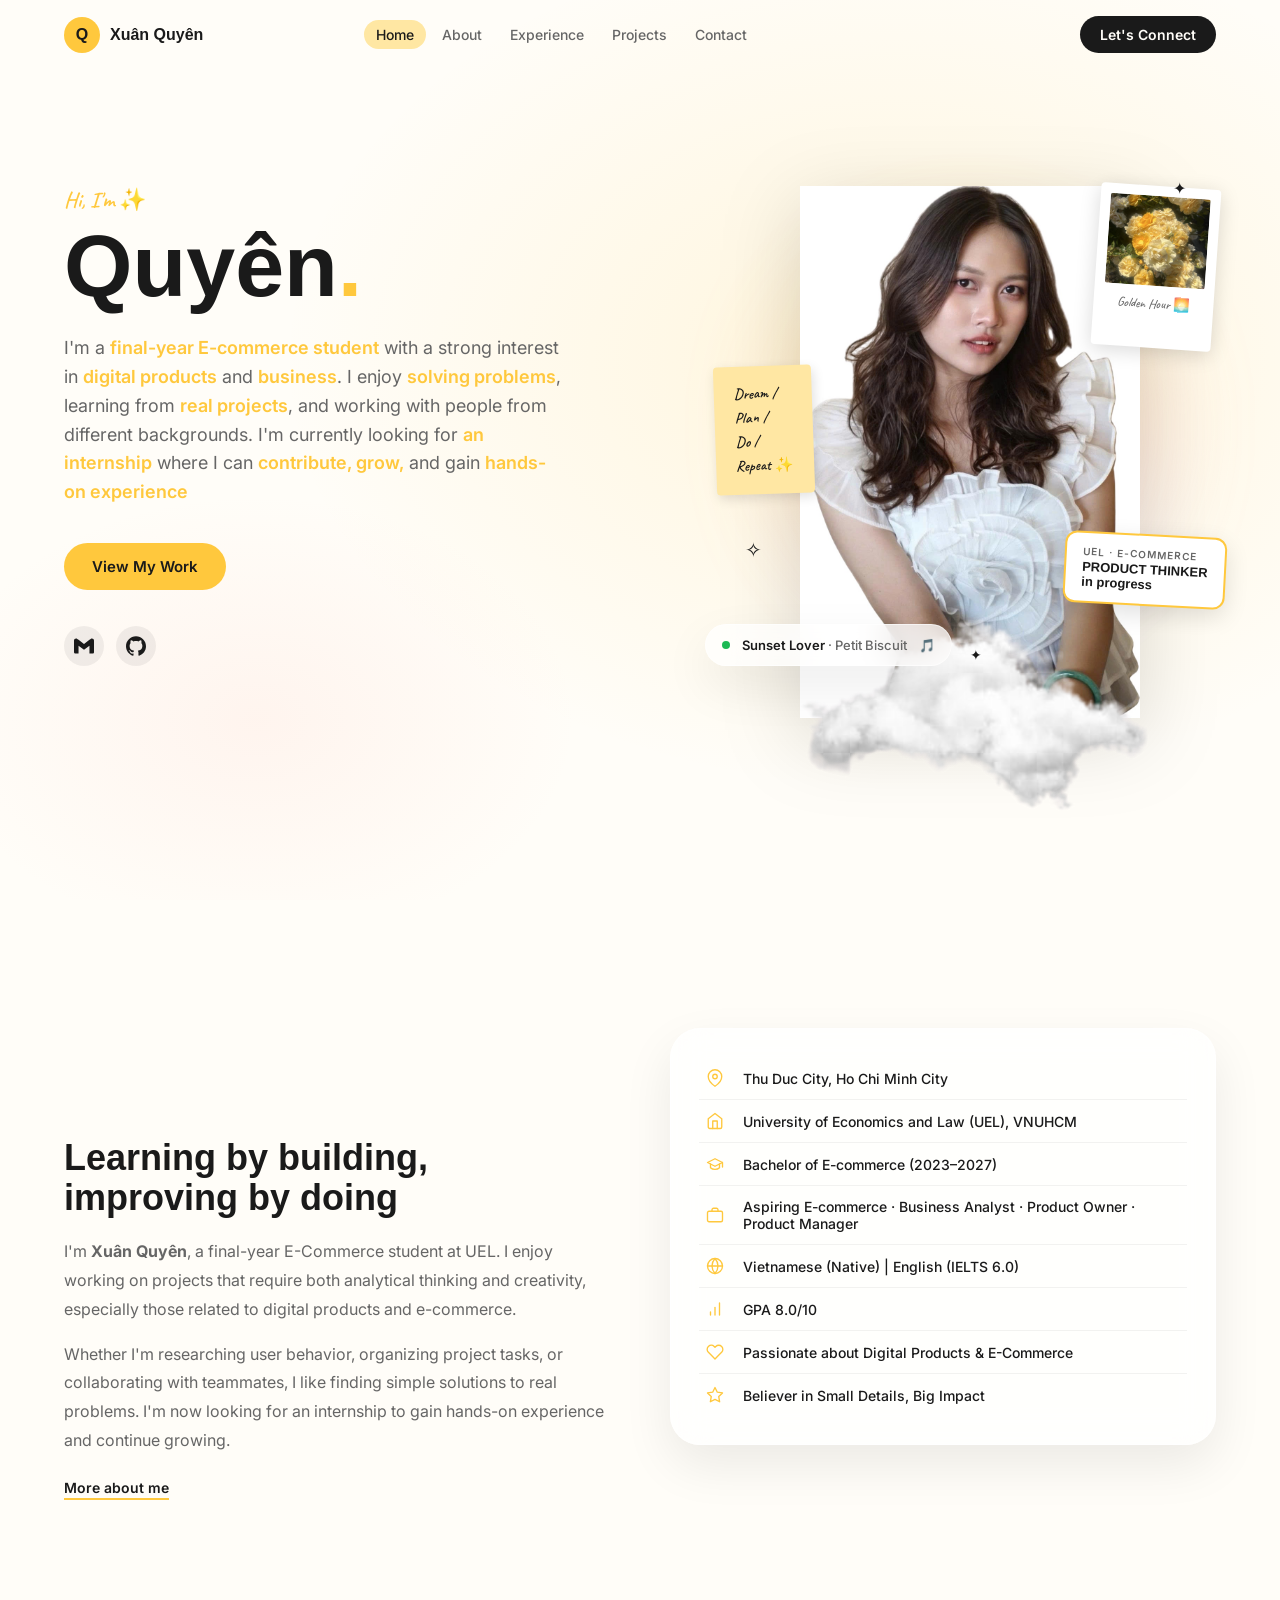
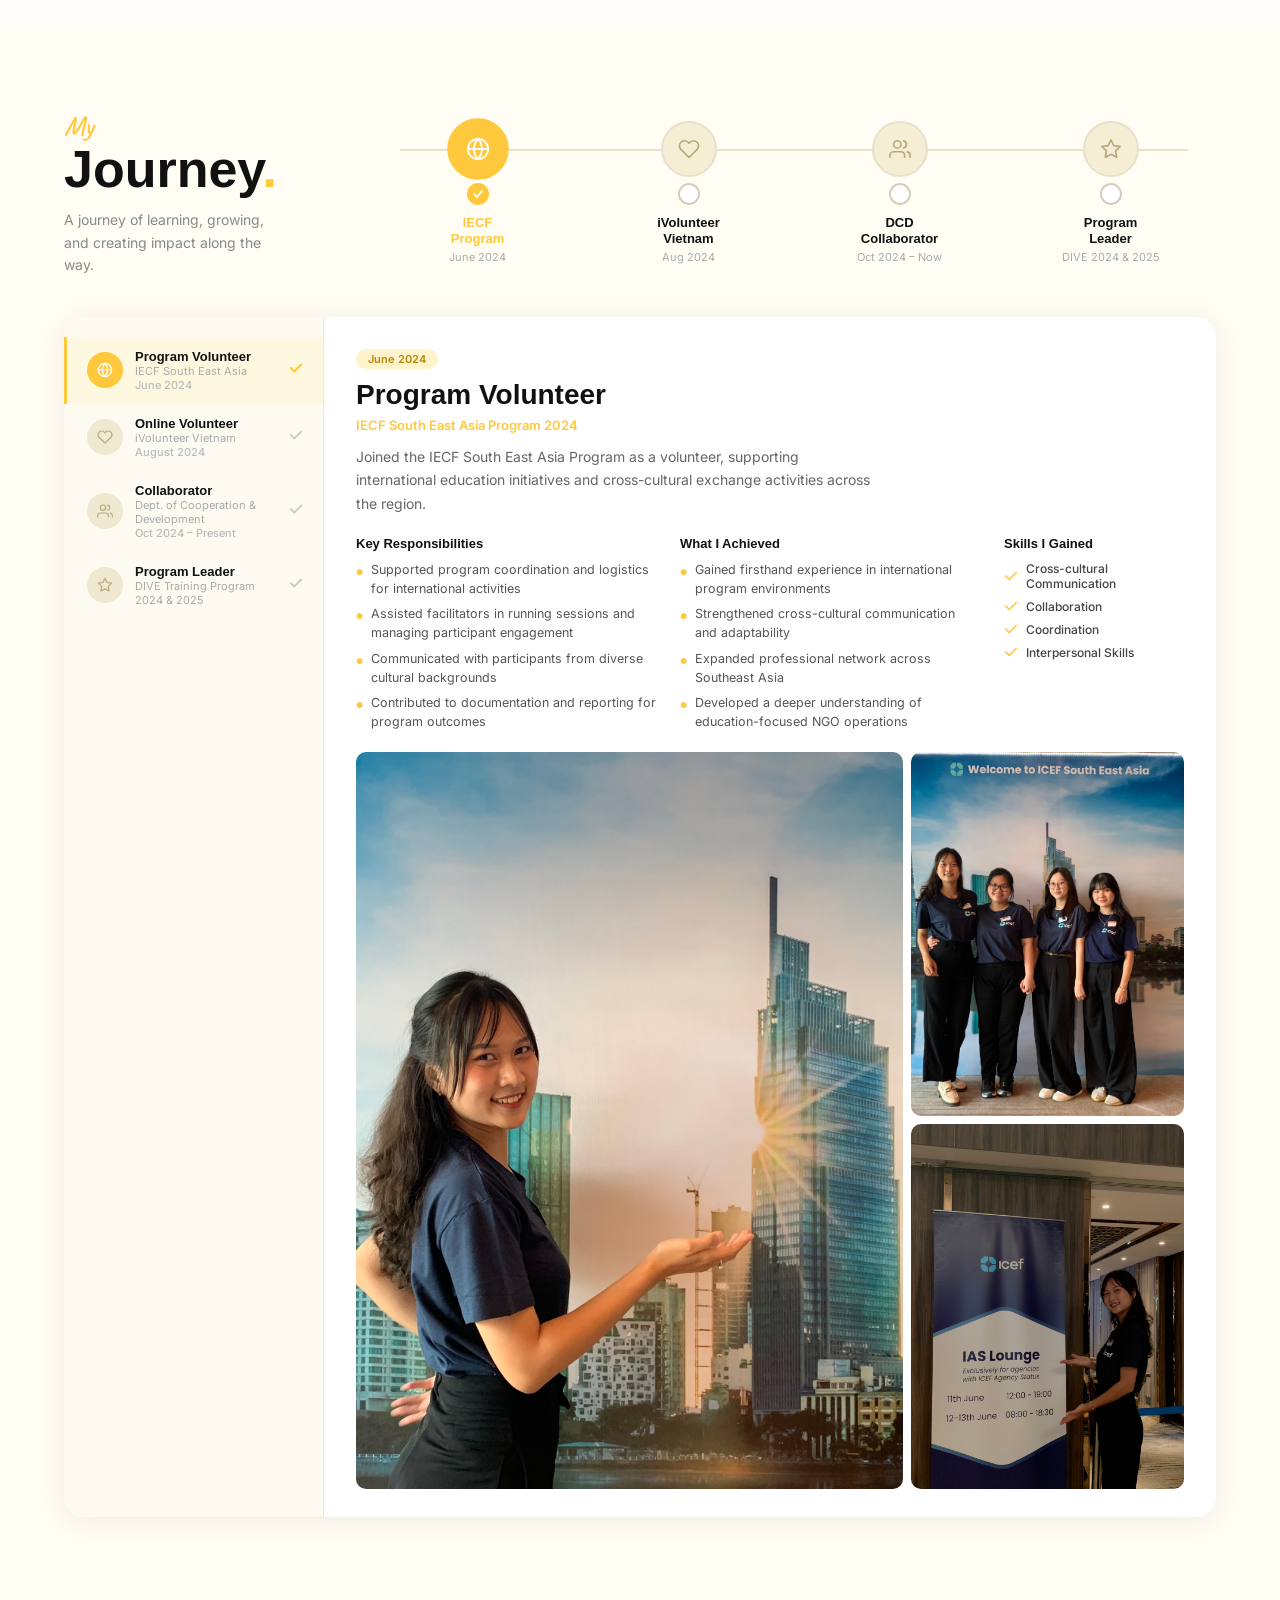
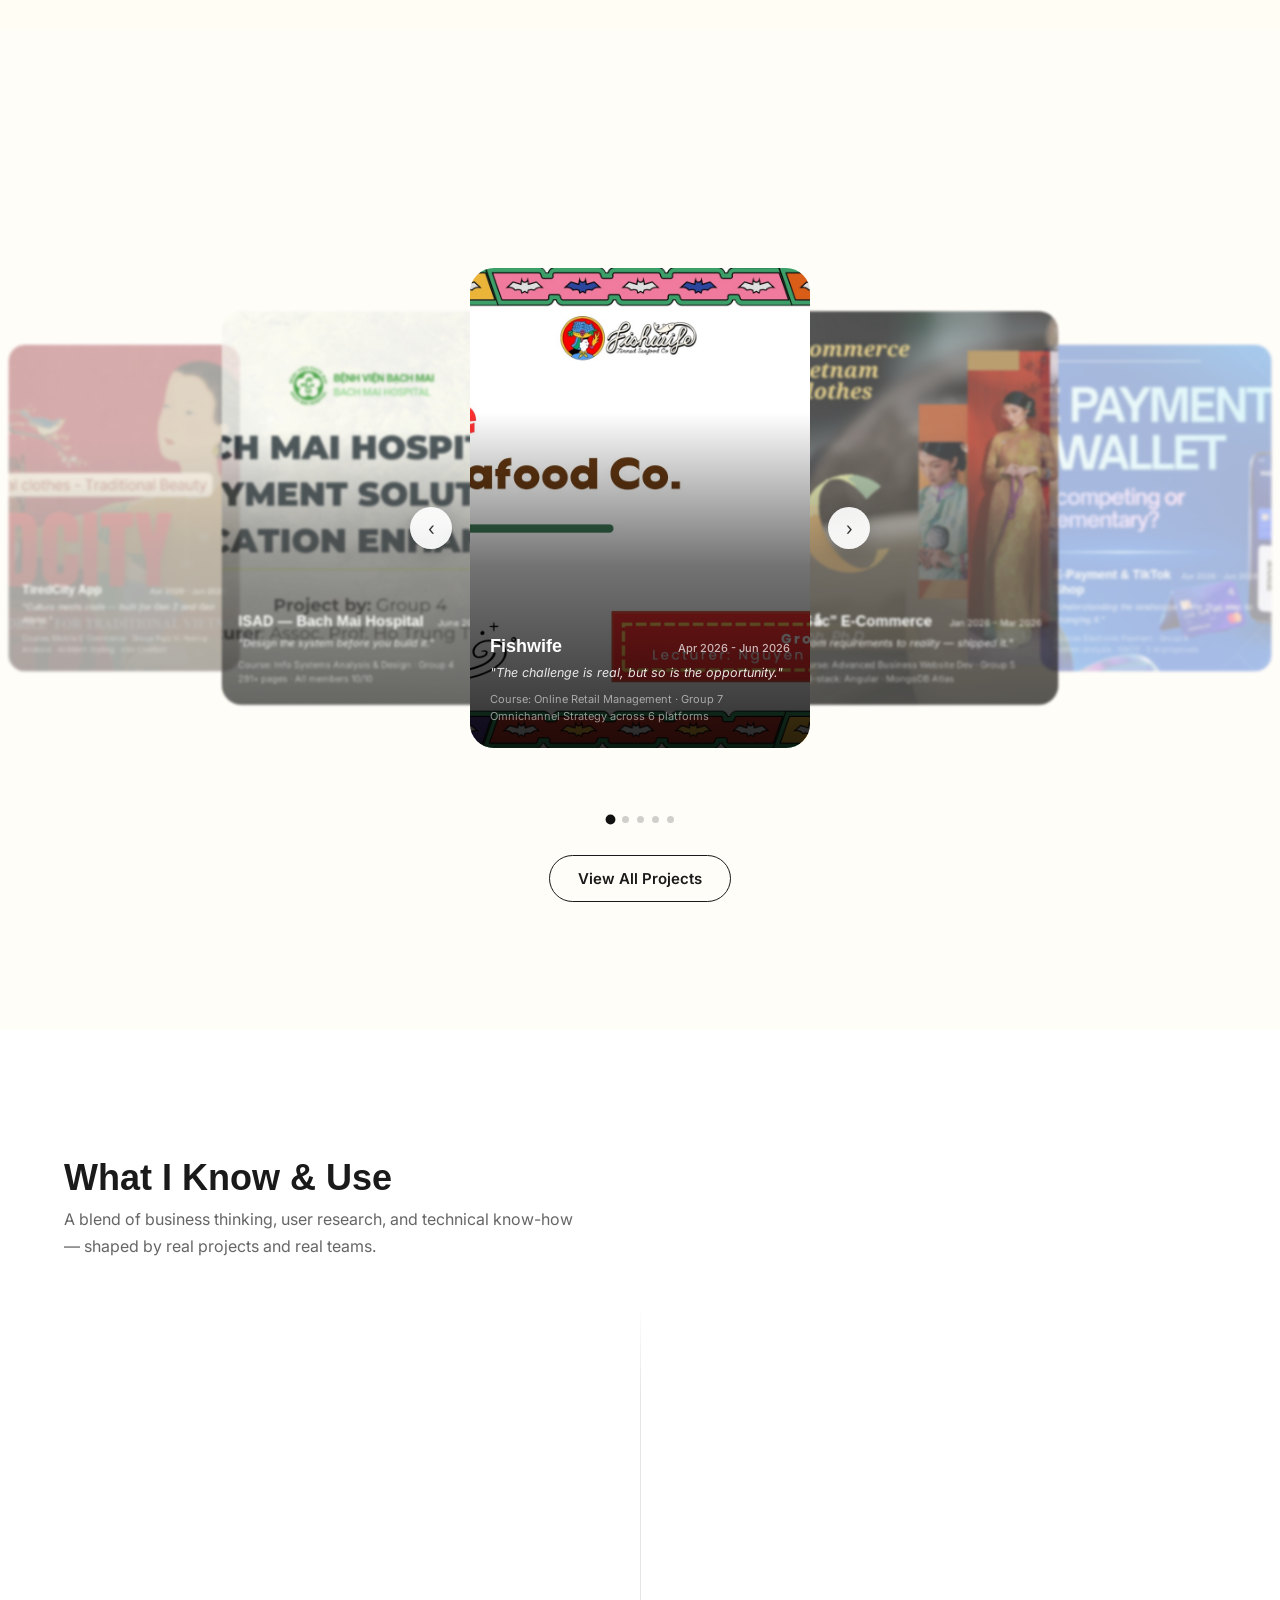
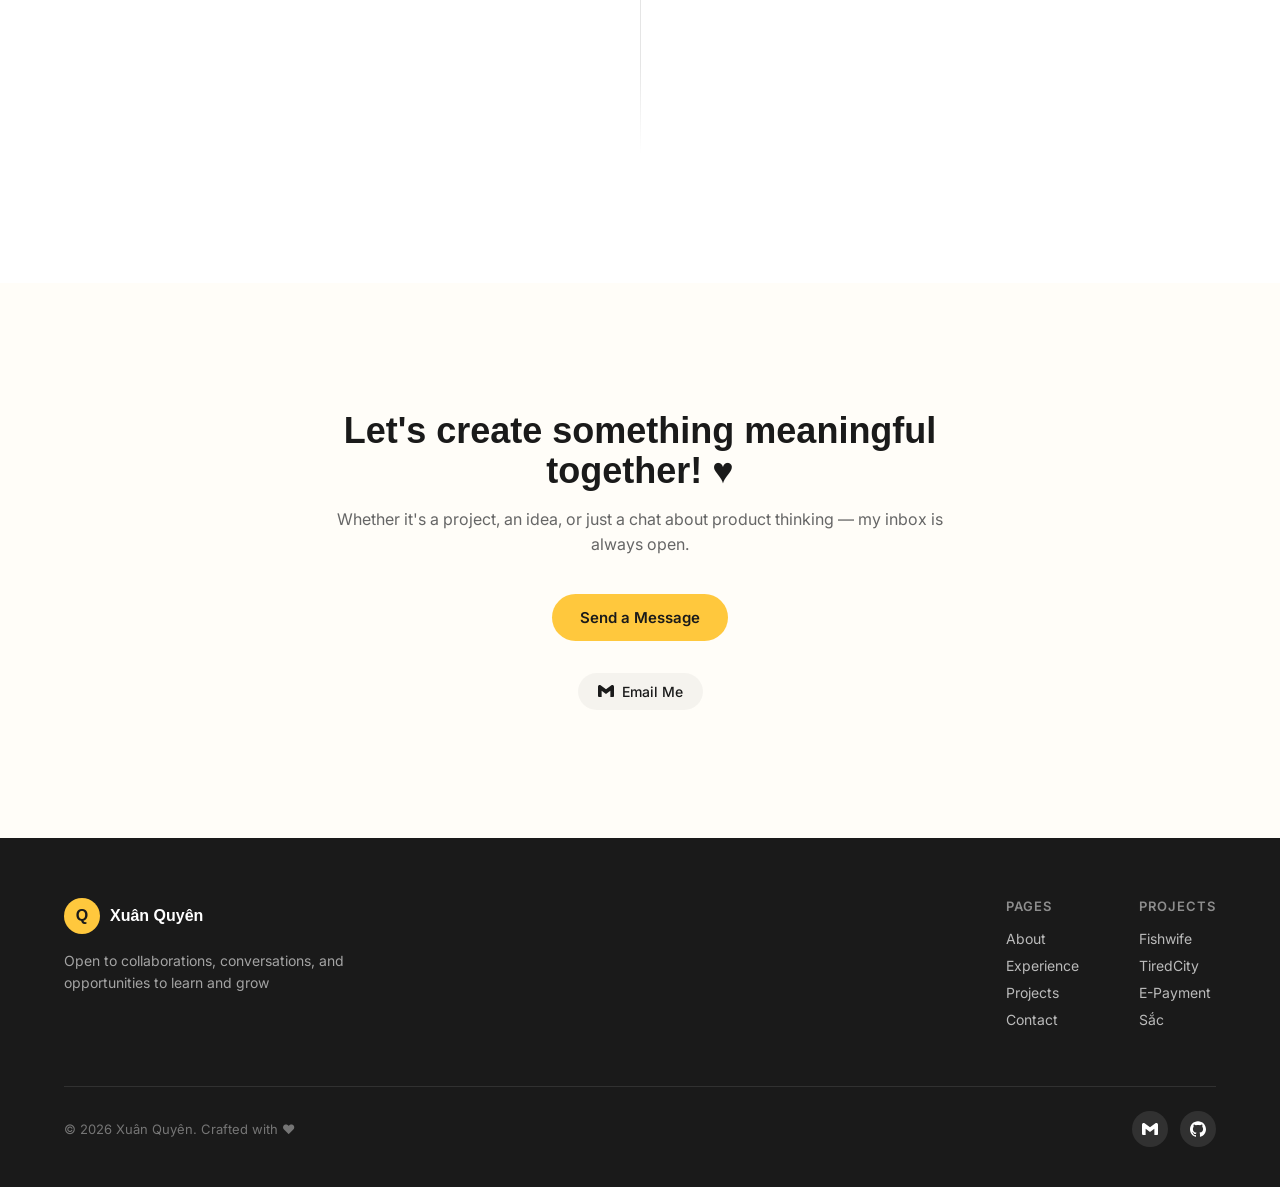
==== commit 79b9e9fa: "commit my change" ====
--- a/index.html
+++ b/index.html
@@ -477,7 +477,6 @@
         <p class="hero-sub">I'm a <strong>final-year E-commerce student</strong> with a strong interest in <strong>digital products</strong> and <strong>business</strong>. I enjoy <strong>solving problems</strong>, learning from <strong>real projects</strong>, and working with people from different backgrounds. I'm currently looking for <strong>an internship</strong> where I can <strong>contribute, grow,</strong> and gain <strong>hands-on experience</strong></p>
         <div class="hero-actions">
           <a href="#projects" class="btn-primary">View My Work</a>
-          <a href="assets/document/Xuan Quyen_CV.pdf" class="btn-secondary" download>Download CV</a>
         </div>
         <div class="social-links">
           <a href="mailto:quyenhnx234112e@st.uel.edu.vn" class="social-icon" aria-label="Email"><svg width="20" height="20" viewBox="0 0 24 24" fill="currentColor"><path d="M24 5.457v13.909c0 .904-.732 1.636-1.636 1.636h-3.819V11.73L12 16.64l-6.545-4.91v9.273H1.636A1.636 1.636 0 010 19.366V5.457c0-2.023 2.309-3.178 3.927-1.964L5.455 4.64 12 9.548l6.545-4.91 1.528-1.145C21.69 2.28 24 3.434 24 5.457z"/></svg></a>
